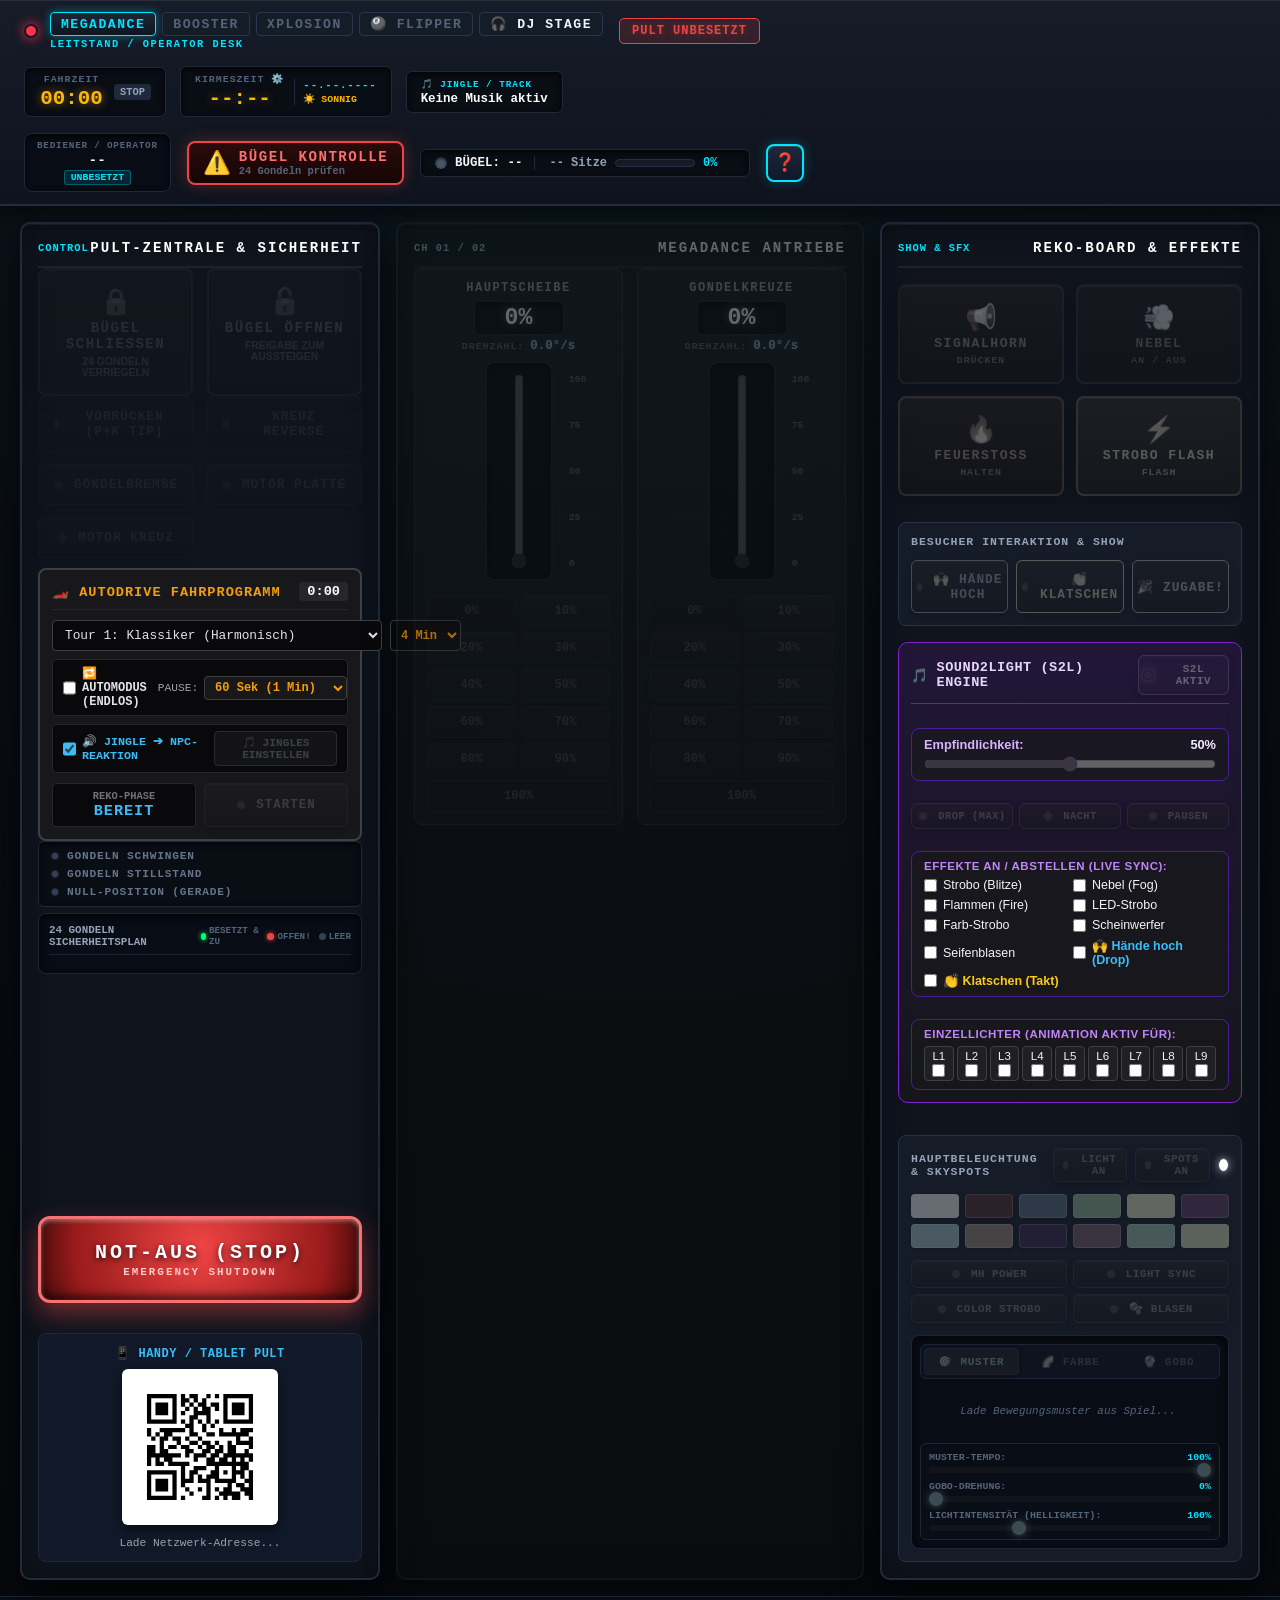
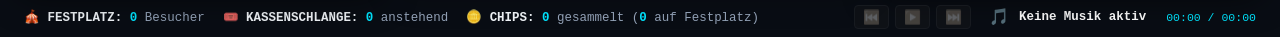
==== FairgroundApp/public/index.html @ cc8c27e3 "BETA release: FairgroundTelemetry for FGO v1.1.3 (auto-start + browser auto-open)" ====
<!DOCTYPE html>
<html lang="de">
<head>
    <meta charset="UTF-8">
    <meta name="viewport" content="width=device-width, initial-scale=1.0, maximum-scale=1.0, user-scalable=no">
    <title>MegaDance Master Console — Operator Desk</title>
    <link rel="manifest" href="manifest.json">
    <link rel="stylesheet" href="style.css?v=8">
</head>
<body class="operator-hmi desk-locked">

    <!-- ======================================================================
         1. TOP SPS & TELEMETRY HEADER
         ====================================================================== -->
    <header class="master-header">
        <div class="header-left">
            <div class="hmi-badge">
                <span class="plc-indicator online" id="connStatus"></span>
                <div>
                    <!-- Fahrgeschäft Umschalter -->
                    <div class="ride-selector-tabs">
                        <button class="ride-tab-btn active" id="tabRideMD" onclick="switchActiveRide('megadance')">MEGADANCE</button>
                        <button class="ride-tab-btn" id="tabRideBooster" onclick="switchActiveRide('booster')">BOOSTER</button>
                        <button class="ride-tab-btn" id="tabRideXplosion" onclick="switchActiveRide('xplosion')">XPLOSION</button>
                        <button class="ride-tab-btn" id="tabRidePinball" onclick="switchActiveRide('pinball')">🎱 FLIPPER</button>
                        <a href="dj.html" class="ride-tab-btn" id="tabRideDJ" style="text-decoration: none; display: inline-flex; align-items: center; color: inherit;">🎧 DJ STAGE</a>
                    </div>
                    <span class="hmi-sub" id="rideDeskSub">LEITSTAND / OPERATOR DESK</span>
                </div>
            </div>
            <div class="mode-badge locked" id="mdStatusBadge">PULT UNBESETZT</div>
        </div>

        <div class="header-center">
            <!-- Digital StopWatch / Ride Timer -->
            <div class="master-timer" id="masterTimerBox">
                <div class="timer-col">
                    <span class="timer-lbl">FAHRZEIT</span>
                    <div class="timer-digits" id="stopwatchDisplay">00:00</div>
                </div>
                <div class="timer-badges">
                    <span class="timer-state" id="stopwatchState">STOP</span>
                    <span class="timer-overtime" id="overtimeBadge" style="display: none;">+00:00 ÜBERZEIT</span>
                </div>
            </div>
            <!-- In-game World Time & Date & Weather (mit Klick/Hover Schnellsteuerung für Host) -->
            <div class="world-clock" id="worldClockWidget" onclick="toggleEnvModal()" style="cursor: pointer;" title="Klicken: Uhrzeit & Wetter Steuerung öffnen">
                <div class="clock-col">
                    <span class="clock-lbl">KIRMESZEIT ⚙️</span>
                    <div class="clock-digits" id="worldTimeVal">--:--</div>
                </div>
                <div class="clock-extra">
                    <span class="clock-date" id="worldDateVal">--.--.----</span>
                    <span class="clock-weather" id="worldWeatherVal">☀️ SONNIG</span>
                </div>
            </div>
            <!-- Now Playing Track Badge in Header -->
            <div class="header-track-box">
                <span class="track-lbl">🎵 JINGLE / TRACK</span>
                <div class="track-title-ticker" id="headerMusicTitle">Keine Musik aktiv</div>
            </div>
        </div>

        <div class="header-right">
            <!-- Operator & Staff Status -->
            <div class="operator-box">
                <span class="op-lbl">BEDIENER / OPERATOR</span>
                <div class="op-val" id="operatorNameVal">--</div>
                <span class="op-role-badge" id="operatorRoleBadge">UNBESETZT</span>
            </div>

            <!-- Master Safety All-Ready Signal -->
            <div class="all-ready-box not-ready" id="allReadyBox">
                <span class="ready-icon" id="readyIcon">⚠️</span>
                <div class="ready-content">
                    <span class="ready-status" id="readyStatusText">BÜGEL KONTROLLE</span>
                    <span class="ready-sub" id="readySubText">24 Gondeln prüfen</span>
                </div>
            </div>

            <!-- Harness Safety Light & Seat Meter -->
            <div class="safety-module">
                <div class="safety-indicator" id="harnessSafetyPill">
                    <span class="safety-lamp" id="safetyLamp"></span>
                    <span class="safety-text" id="safetyText">BÜGEL: --</span>
                </div>
                <div class="seat-gauge">
                    <span class="seat-gauge-text" id="occDetailVal">-- Sitze</span>
                    <div class="gauge-bar"><div class="gauge-fill" id="occBarFill" style="width: 0%;"></div></div>
                    <span class="gauge-pct" id="occPctVal">0%</span>
                </div>
            </div>

            <!-- Hilfe / Handbuch Button (Öffnet eigene Seite) -->
            <a href="help.html" target="_blank" class="help-header-btn" id="btnOpenHelpPage" title="Handbuch & Funktionsübersicht öffnen">❓</a>
        </div>
    </header>

    <!-- ======================================================================
         2. MASTER ALL-IN-ONE OPERATOR WORKSPACE (NO TABS!)
         ====================================================================== -->
    <!-- OPERATOR LOCK OVERLAY / BANNER -->
    <div id="operatorLockOverlay" class="operator-lock-overlay" style="display: none;">
        <div class="lock-modal-card">
            <div class="lock-icon-pulse">🔒</div>
            <div class="lock-title">PULT AKTUELL UNBESETZT</div>
            <div class="lock-sub">
                Bitte im Spiel zum Fahrpult gehen und <strong>Platz nehmen</strong> (Eingeloggt als Operator), um die Fahr- & Bügelsteuerung freizuschalten.
            </div>
            <div class="lock-hint">
                <span>🛡️ Not-Aus & Host-Funktionen (Wetter/Zeit) bleiben jederzeit aktiv</span>
            </div>
        </div>
    </div>

    <main class="console-body">

        <!-- COLUMN 1: PULT-ZENTRALE & SICHERHEIT (LINKS) -->
        <section class="console-col col-center">
            <!-- MEGADANCE LEFT PANEL -->
            <div id="leftViewMegaDance">
                <div class="col-header">
                    <span class="col-tag">CONTROL</span>
                    <h3>PULT-ZENTRALE & SICHERHEIT</h3>
                </div>

                <!-- Bügel Großbedienung -->
                <div class="harness-cluster">
                    <button class="harness-btn btn-harness-close" onclick="sendCmd({ harnessClose: true })">
                        <span class="btn-icon">🔒</span>
                        <span class="harness-lbl">BÜGEL SCHLIESSEN</span>
                        <span class="harness-sub">24 GONDELN VERRIEGELN</span>
                    </button>
                    <button class="harness-btn btn-harness-open" onclick="sendCmd({ harnessOpen: true })">
                        <span class="btn-icon">🔓</span>
                        <span class="harness-lbl">BÜGEL ÖFFNEN</span>
                        <span class="harness-sub">FREIGABE ZUM AUSSTEIGEN</span>
                    </button>
                </div>

                <!-- Tasten Antriebe & Funktionen -->
                <div class="center-buttons-grid">
                    <button class="pult-btn toggle-btn" id="btnPkTip" onclick="togglePkTip()"
                            title="1x Drücken = Vorrücken AN, nochmal Drücken = AUS">
                        <span class="btn-led" id="pkTipLed"></span>
                        <span class="btn-text">VORRÜCKEN (P+K TIP)</span>
                    </button>
                    <button class="pult-btn toggle-btn" id="btnCrossReverse" onclick="toggleCmd('setCrossReverse')">
                        <span class="btn-led"></span>
                        <span class="btn-text">KREUZ REVERSE</span>
                    </button>
                    <button class="pult-btn toggle-btn" id="btnGondelbremse" onclick="toggleCmd('setGondelbremse')">
                        <span class="btn-led"></span>
                        <span class="btn-text">GONDELBREMSE</span>
                    </button>
                    <button class="pult-btn toggle-btn" id="btnMotorPlate" onclick="toggleCmd('setMotorPlateOn')">
                        <span class="btn-led"></span>
                        <span class="btn-text">MOTOR PLATTE</span>
                    </button>
                    <button class="pult-btn toggle-btn" id="btnMotorCross" onclick="toggleCmd('setMotorCrossOn')">
                        <span class="btn-led"></span>
                        <span class="btn-text">MOTOR KREUZ</span>
                    </button>
                </div>


                <!-- AUTODRIVE STEUERUNG & LIVE-PHASEN ANZEIGE -->
                <div class="autodrive-card" style="margin-top: 10px; background: #18181b; border: 2px solid #3f3f46; border-radius: 8px; padding: 12px;">
                    <div style="display: flex; justify-content: space-between; align-items: center; border-bottom: 1px solid #27272a; padding-bottom: 8px; margin-bottom: 10px;">
                        <span style="font-family: var(--font-mono); font-weight: 900; font-size: 0.85rem; color: #f59e0b; letter-spacing: 1px;">🏎️ AUTODRIVE FAHRPROGRAMM</span>
                        <span id="adTimerBadge" style="background: #27272a; color: #fff; font-family: var(--font-mono); font-weight: 900; font-size: 0.85rem; padding: 2px 8px; border-radius: 4px;">0:00</span>
                    </div>

                    <div style="display: grid; grid-template-columns: 1fr auto; gap: 8px; margin-bottom: 8px;">
                        <select id="adTourSelect" style="background: #09090b; color: #e4e4e7; border: 1px solid #3f3f46; border-radius: 4px; padding: 6px 8px; font-family: var(--font-mono); font-size: 0.8rem;">
                            <option value="0">Tour 1: Klassiker (Harmonisch)</option>
                            <option value="1">Tour 2: Reko-Drift (Katapult)</option>
                            <option value="2">Tour 3: Turbo-Power (Druck)</option>
                            <option value="3">Tour 4: Katapult (Drops)</option>
                            <option value="4">Tour 5: Showdown (Festival)</option>
                            <option value="5">Tour 6: Freitag Abend Party</option>
                            <option value="6">Tour 7: Freitag Abend Party (Variabel)</option>
                            <option value="7">Tour 8: Samstag Abend Premium Party</option>
                            <option value="8">Tour 🎲: Zufallstour</option>
                        </select>
                        <select id="adDurationSelect" onchange="updateAutoDriveConfig()" style="background: #09090b; color: #f59e0b; border: 1px solid #3f3f46; border-radius: 4px; padding: 3px 6px; font-family: var(--font-mono); font-size: 0.75rem; font-weight: bold;">
                            <option value="1">1 Min</option>
                            <option value="2">2 Min</option>
                            <option value="3">3 Min</option>
                            <option value="4" selected>4 Min</option>
                            <option value="5">5 Min</option>
                            <option value="6">6 Min</option>
                        </select>
                    </div>

                    <!-- Auto-Loop (Automodus) & Pausen-Timer -->
                    <div style="display: flex; justify-content: space-between; align-items: center; gap: 8px; margin-bottom: 8px; background: #09090b; border: 1px solid #27272a; border-radius: 4px; padding: 6px 10px;">
                        <label style="display: flex; align-items: center; gap: 6px; font-family: var(--font-mono); font-size: 0.75rem; color: #e4e4e7; cursor: pointer; font-weight: bold;">
                            <input type="checkbox" id="adLoopCheck" onchange="updateAutoDriveConfig()" style="accent-color: #22c55e; width: 16px; height: 16px;">
                            🔁 AUTOMODUS (ENDLOS)
                        </label>
                        <div style="display: flex; align-items: center; gap: 6px;">
                            <span style="font-family: var(--font-mono); font-size: 0.7rem; color: #a1a1aa;">PAUSE:</span>
                            <select id="adPauseSelect" onchange="updateAutoDriveConfig()" style="background: #18181b; color: #f59e0b; border: 1px solid #3f3f46; border-radius: 4px; padding: 3px 6px; font-family: var(--font-mono); font-size: 0.75rem; font-weight: bold;">
                                <option value="15">15 Sek</option>
                                <option value="30">30 Sek</option>
                                <option value="45">45 Sek</option>
                                <option value="60" selected>60 Sek (1 Min)</option>
                                <option value="90">90 Sek</option>
                                <option value="120">120 Sek (2 Min)</option>
                                <option value="180">180 Sek (3 Min)</option>
                            </select>
                        </div>
                    </div>

                    <!-- Zusatzhaken: NPC-Reaktion auf Jingles (bei AutoDrive) + Menü-Button -->
                    <div style="display: flex; justify-content: space-between; align-items: center; gap: 8px; margin-bottom: 10px; background: #09090b; border: 1px solid #27272a; border-radius: 4px; padding: 6px 10px;">
                        <label style="display: flex; align-items: center; gap: 6px; font-family: var(--font-mono); font-size: 0.73rem; color: #38bdf8; cursor: pointer; font-weight: bold;" title="Wenn aktiv, reagieren die Besucher im Fahrgeschäft während AutoDrive automatisch auf deine selbst abgespielten Jingles!">
                            <input type="checkbox" id="adJingleReactCheck" checked onchange="updateAutoDriveConfig()" style="accent-color: #38bdf8; width: 16px; height: 16px;">
                            🔊 JINGLE ➔ NPC-REAKTION
                        </label>
                        <button type="button" id="btnOpenJingleModal" onclick="openJingleModal()" style="background: #1e293b; color: #38bdf8; border: 1px solid #0284c7; border-radius: 4px; padding: 4px 8px; font-family: var(--font-mono); font-size: 0.7rem; font-weight: bold; cursor: pointer;">
                            🎵 JINGLES EINSTELLEN
                        </button>
                    </div>

                    <!-- Live Phasen & Start/Stopp Button -->
                    <div style="display: grid; grid-template-columns: 1fr 1fr; gap: 8px; align-items: center;">
                        <div style="background: #09090b; border: 1px solid #27272a; border-radius: 4px; padding: 6px 10px; text-align: center;">
                            <div style="font-size: 0.65rem; color: #71717a; font-family: var(--font-mono); font-weight: bold;">REKO-PHASE</div>
                            <div id="adPhaseText" style="font-family: var(--font-mono); font-weight: 900; font-size: 0.95rem; color: #38bdf8; letter-spacing: 1px;">BEREIT</div>
                        </div>

                        <button id="btnAutoDriveToggle" class="pult-btn full-btn" style="height: 100%; padding: 8px; font-weight: 900;" onclick="toggleAutoDrive()">
                            <span class="btn-led" id="adLed"></span>
                            <span id="adBtnLabel">STARTEN</span>
                        </button>
                    </div>
                </div>


                <!-- Gondel-Zustand (Swing & Safety Telemetrie) -->
                <div class="gondola-status-panel">
                    <div class="gondola-stat-item" id="statInSwinging">
                        <span class="stat-dot"></span>
                        <span class="stat-text">GONDELN SCHWINGEN</span>
                    </div>
                    <div class="gondola-stat-item" id="statAllStand">
                        <span class="stat-dot"></span>
                        <span class="stat-text">GONDELN STILLSTAND</span>
                    </div>
                    <div class="gondola-stat-item" id="statAllOnZero">
                        <span class="stat-dot"></span>
                        <span class="stat-text">NULL-POSITION (GERADE)</span>
                    </div>
                </div>

                <!-- Interaktiver 24-Gondeln Sicherheits- & Belegungsplan -->
                <div class="gondola-matrix-card">
                    <div class="gondola-matrix-header">
                        <span>24 GONDELN SICHERHEITSPLAN</span>
                        <span class="gondola-matrix-legend">
                            <span class="leg-item"><span class="leg-dot safe"></span>BESETZT & ZU</span>
                            <span class="leg-item"><span class="leg-dot warn"></span>OFFEN!</span>
                            <span class="leg-item"><span class="leg-dot empty"></span>LEER</span>
                        </span>
                    </div>
                    <div class="gondola-crosses-grid" id="gondolaCrossesGrid">
                        <!-- 4 Gondelkreuze mit je 6 Gondeln dynamisch gerendert -->
                    </div>
                </div>
            </div>

            <!-- BOOSTER LEFT PANEL -->
            <div id="leftViewBooster" style="display: none;">
                <div class="col-header">
                    <span class="col-tag">BOOSTER SAFETY</span>
                    <h3>PODIUM & SICHERHEIT</h3>
                </div>

                <!-- Podium / Einstiegsbühne Hebewerk -->
                <div class="harness-cluster">
                    <button class="harness-btn btn-harness-close" onclick="sendCmd({ boosterPodium: false })">
                        <span class="btn-icon">⬇️</span>
                        <span class="harness-lbl">PODIUM SENKEN</span>
                        <span class="harness-sub">BÜHNE ABWÄRTS (FAHRT FREI)</span>
                    </button>
                    <button class="harness-btn btn-harness-open" onclick="sendCmd({ boosterPodium: true })">
                        <span class="btn-icon">⬆️</span>
                        <span class="harness-lbl">PODIUM HEBEN</span>
                        <span class="harness-sub">BÜHNE AUFWÄRTS (EINSTIEG)</span>
                    </button>
                </div>

                <!-- Druckluftpistole & Anlage Hauptschalter -->
                <div class="center-buttons-grid">
                    <button class="pult-btn toggle-btn" id="btnBoosterPower" onclick="toggleCmd('setBoosterPower')">
                        <span class="btn-led"></span>
                        <span class="btn-text">HAUPTSCHALTER</span>
                    </button>
                    <button class="pult-btn toggle-btn" id="btnBoosterAirPistole" onclick="toggleCmd('setBoosterAirPistole')">
                        <span class="btn-led"></span>
                        <span class="btn-text">DRUCKLUFT PISTOLE</span>
                    </button>
                </div>

                <!-- Booster 2 Gondeln Interaktiver Sicherheitsplan (8 Sitze pro Gondel = 16 Sitze) -->
                <div class="gondola-matrix-card">
                    <div class="gondola-matrix-header">
                        <span>BOOSTER SICHERHEITSPLAN (16 SITZE)</span>
                        <span class="gondola-matrix-legend">
                            <span class="leg-item"><span class="leg-dot safe"></span>ZU</span>
                            <span class="leg-item"><span class="leg-dot warn"></span>OFFEN</span>
                        </span>
                    </div>
                    <div class="booster-gondolas-grid">
                        <div class="booster-gondola-box" id="bBoxG1">
                            <div class="bg-title-row">
                                <span class="bg-name">GONDEL 1 (UNTEN)</span>
                                <span class="bg-badge" id="bBadgeG1">OFFEN</span>
                            </div>
                            <div class="bg-seats-visual" id="bSeatsG1">
                                <!-- 8 Sitze Gondel 1 -->
                                <span class="b-seat">01</span><span class="b-seat">02</span><span class="b-seat">03</span><span class="b-seat">04</span>
                                <span class="b-seat">05</span><span class="b-seat">06</span><span class="b-seat">07</span><span class="b-seat">08</span>
                            </div>
                        </div>
                        <div class="booster-gondola-box" id="bBoxG2">
                            <div class="bg-title-row">
                                <span class="bg-name">GONDEL 2 (OBEN)</span>
                                <span class="bg-badge" id="bBadgeG2">OFFEN</span>
                            </div>
                            <div class="bg-seats-visual" id="bSeatsG2">
                                <!-- 8 Sitze Gondel 2 -->
                                <span class="b-seat">09</span><span class="b-seat">10</span><span class="b-seat">11</span><span class="b-seat">12</span>
                                <span class="b-seat">13</span><span class="b-seat">14</span><span class="b-seat">15</span><span class="b-seat">16</span>
                            </div>
                        </div>
                    </div>
                </div>
            </div>

            <!-- XPLOSION LEFT PANEL -->
            <div id="leftViewXplosion" style="display: none;">
                <div class="col-header">
                    <span class="col-tag">XPLOSION 50M</span>
                    <h3>BUNGEE LEITSTAND & SICHERHEIT</h3>
                </div>

                <!-- Schlüssel & System-Reset -->
                <div class="center-buttons-grid" style="margin-bottom: 12px;">
                    <button class="pult-btn toggle-btn" id="btnXplosionPower" onclick="toggleCmd('setXplosionPower')">
                        <span class="btn-led"></span>
                        <span class="btn-text">SCHLÜSSELSCHALTER</span>
                    </button>
                    <button class="pult-btn full-btn" id="btnXplosionReset" onclick="sendCmd({ setXplosionReset: true })">
                        <span>🔄 SYSTEM RESET</span>
                    </button>
                </div>

                <!-- Bügel Hinweis (NPC-Steuerung im Spiel) -->
                <div style="background: rgba(16, 185, 129, 0.08); border: 1px solid rgba(16, 185, 129, 0.3); border-radius: 6px; padding: 8px 10px; margin-bottom: 10px; font-family: var(--font-mono); font-size: 0.72rem; color: #cbd5e1; display: flex; align-items: center; gap: 8px;">
                    <span style="font-size: 1rem;">👷</span>
                    <span><strong>BÜGEL-AUTOMATIK:</strong> Der NPC-Mitarbeiter am Einstieg schließt die Bügel nach <strong>Signalhorn (📢)</strong> und öffnet sie unten automatisch.</span>
                </div>

                <!-- 2-Sitzer Kugelgondel Interaktive Sitzbelegung -->
                <div class="xplosion-actions-card">
                    <div class="xplosion-card-title">
                        <span>👥</span> 2-SITZER KUGELGONDEL
                    </div>
                    <div class="xplosion-seats-cluster">
                        <div class="xplosion-seat-box" id="hsSeatBox1">
                            <span class="xplosion-seat-icon">💺</span>
                            <span class="xplosion-seat-lbl">SITZ 1 (LINKS)</span>
                            <span class="xplosion-seat-status" id="hsSeatStat1">OFFEN</span>
                        </div>
                        <div class="xplosion-seat-box" id="hsSeatBox2">
                            <span class="xplosion-seat-icon">💺</span>
                            <span class="xplosion-seat-lbl">SITZ 2 (RECHTS)</span>
                            <span class="xplosion-seat-status" id="hsSeatStat2">OFFEN</span>
                        </div>
                    </div>
                </div>

                <!-- Seilzug & Gondel-Status Live-Telemetrie -->
                <div class="xplosion-actions-card">
                    <div class="xplosion-card-title" style="justify-content: space-between;">
                        <span><span>⚙️</span> TELEMETRIE SEILZUG</span>
                        <span class="bg-badge" id="badgeXplosionReady">STANDBY</span>
                    </div>
                    <div class="xplosion-gauge-cluster" style="grid-template-columns: 1fr;">
                        <div class="xplosion-meter-box">
                            <div class="xplosion-meter-head">
                                <span>SEILSPANNUNG (BUNGEE-SEILE)</span>
                                <span class="xplosion-meter-num" id="xplosionTensionVal">0%</span>
                            </div>
                            <div class="xplosion-bar-track">
                                <div class="xplosion-bar-fill" id="xplosionTensionBar"></div>
                            </div>
                        </div>
                    </div>
                    <div style="display: flex; justify-content: space-between; align-items: center; background: #05080f; padding: 8px 12px; border-radius: 6px; border: 1px solid #172033; font-family: var(--font-mono); font-size: 0.75rem;">
                        <span style="color: #94a3b8;">GONDEL-STATUS:</span>
                        <strong id="xplosionGondolaPosVal" style="color: #10b981;">UNTEN (EINSTIEG)</strong>
                    </div>
                </div>

                <!-- XPLOSION AUTODRIVE (VOLLAUTOMATIK) -->
                <div class="xplosion-actions-card" style="border-color: #38bdf8; background: linear-gradient(180deg, rgba(56, 189, 248, 0.08) 0%, rgba(9, 14, 23, 0.95) 100%);">
                    <div class="xplosion-card-title" style="color: #38bdf8; justify-content: space-between;">
                        <span><span>⚡</span> AUTODRIVE (BUNGEE-AUTOMATIK)</span>
                        <span id="adXplosionTimer" style="font-family: var(--font-mono); color: #fbbf24; font-size: 0.75rem;">0:00</span>
                    </div>

                    <!-- Optionen: Loop & Flugzeit & Smart Sensoren -->
                    <div style="display: flex; justify-content: space-between; align-items: center; gap: 6px; margin-bottom: 6px; background: #05080f; border: 1px solid #172033; border-radius: 4px; padding: 6px 10px;">
                        <label style="display: flex; align-items: center; gap: 6px; font-family: var(--font-mono); font-size: 0.72rem; color: #e2e8f0; cursor: pointer; font-weight: bold;">
                            <input type="checkbox" id="adXplosionLoopCheck" style="accent-color: #38bdf8; width: 15px; height: 15px;">
                            🔁 ENDLOS (LOOP)
                        </label>
                        <div style="display: flex; align-items: center; gap: 4px;">
                            <span style="font-family: var(--font-mono); font-size: 0.68rem; color: #94a3b8;">FLUGZEIT:</span>
                            <select id="adXplosionPauseSelect" style="background: #0f172a; color: #fbbf24; border: 1px solid #334155; border-radius: 4px; padding: 2px 4px; font-family: var(--font-mono); font-size: 0.72rem; font-weight: bold;">
                                <option value="25">25s (Kurz)</option>
                                <option value="35" selected>35s (Optimal)</option>
                                <option value="45">45s (Lang)</option>
                            </select>
                        </div>
                    </div>

                    <!-- Smart Sensoren & Auto Tickets -->
                    <div style="display: flex; flex-direction: column; gap: 4px; margin-bottom: 10px; background: rgba(56, 189, 248, 0.05); border: 1px solid rgba(56, 189, 248, 0.2); border-radius: 4px; padding: 6px 8px;">
                        <label style="display: flex; align-items: center; gap: 6px; font-family: var(--font-mono); font-size: 0.72rem; color: #38bdf8; cursor: pointer; font-weight: bold;">
                            <input type="checkbox" id="adXplosionSensorsCheck" checked style="accent-color: #38bdf8; width: 14px; height: 14px;">
                            🎯 SMARTE SENSOREN (Warten bis Gast sitzt & kassiert ist)
                        </label>
                        <div style="font-size: 0.65rem; color: #64748b; padding-left: 20px; font-family: var(--font-mono); margin-top: -2px;">
                            ℹ️ Tickets sammelt der Spieler oder KI-Mitarbeiter im Spiel ein.
                        </div>
                        <label style="display: flex; align-items: center; gap: 6px; font-family: var(--font-mono); font-size: 0.70rem; color: #94a3b8; cursor: pointer; padding-left: 20px; margin-top: 2px;">
                            <input type="checkbox" id="adXplosionFogCheck" checked style="accent-color: #38bdf8; width: 13px; height: 13px;">
                            💨 Vor Abschuss SkyShot-Nebel zünden
                        </label>
                    </div>

                    <!-- Live Phase & Start/Stopp Button -->
                    <div style="display: grid; grid-template-columns: 1fr 1fr; gap: 8px; align-items: center;">
                        <div style="background: #05080f; border: 1px solid #172033; border-radius: 4px; padding: 6px 8px; text-align: center;">
                            <div style="font-size: 0.62rem; color: #64748b; font-family: var(--font-mono); font-weight: bold;">AKTUELLE PHASE</div>
                            <div id="adXplosionPhaseText" style="font-family: var(--font-mono); font-weight: 900; font-size: 0.85rem; color: #38bdf8;">BEREIT</div>
                        </div>

                        <button id="btnXplosionAutoDriveToggle" class="pult-btn full-btn" style="height: 100%; padding: 10px 8px; font-weight: 900; background: #0284c7; border-color: #38bdf8;" onclick="toggleXplosionAutoDrive()">
                            <span class="btn-led" id="adXplosionLed"></span>
                            <span id="adXplosionBtnLabel">▶️ AUTO START</span>
                        </button>
                    </div>
                </div>
            </div>

            <!-- PINBALL (FLIPPER) LEFT PANEL -->
            <div id="leftViewPinball" style="display: none;">
                <div class="col-header">
                    <span class="col-tag">HUSS FLIPPER</span>
                    <h3>PINBALL LEITSTAND & SICHERHEIT</h3>
                </div>

                <!-- Schlüsselschalter, Steuerung, Pumpe & Reset -->
                <div class="center-buttons-grid" style="grid-template-columns: 1fr 1fr; margin-bottom: 10px;">
                    <button class="pult-btn toggle-btn" id="btnPinballKey" onclick="toggleCmd('setPinballKey')">
                        <span class="btn-led"></span>
                        <span class="btn-text">🔑 SCHLÜSSELSCHALTER</span>
                    </button>
                    <button class="pult-btn toggle-btn" id="btnPinballControl" onclick="toggleCmd('setPinballControl')">
                        <span class="btn-led"></span>
                        <span class="btn-text">⚡ STEUERUNG EIN</span>
                    </button>
                    <button class="pult-btn toggle-btn" id="btnPinballPump" onclick="toggleCmd('setPinballPump')">
                        <span class="btn-led"></span>
                        <span class="btn-text">🛢️ HYDRAULIKPUMPE</span>
                    </button>
                    <button class="pult-btn full-btn" id="btnPinballReset" onclick="sendCmd({ setPinballReset: true })">
                        <span>🔄 SYSTEM RESET</span>
                    </button>
                </div>

                <!-- Bügel Großbedienung -->
                <div class="harness-cluster">
                    <button class="harness-btn btn-harness-close" id="btnPinballHarnessClose" onclick="sendCmd({ setPinballHarness: true })">
                        <span class="btn-icon">🔒</span>
                        <span class="harness-lbl">BÜGEL SCHLIESSEN</span>
                        <span class="harness-sub">12 GONDELN VERRIEGELN</span>
                    </button>
                    <button class="harness-btn btn-harness-open" id="btnPinballHarnessOpen" onclick="sendCmd({ setPinballHarness: false })">
                        <span class="btn-icon">🔓</span>
                        <span class="harness-lbl">BÜGEL ÖFFNEN</span>
                        <span class="harness-sub">FREIGABE ZUM AUSSTEIGEN</span>
                    </button>
                </div>

                <!-- Gondelbremse & Automatik-Bremse & Freigabe -->
                <div class="center-buttons-grid" style="grid-template-columns: 1fr 1fr 1fr; margin-bottom: 10px;">
                    <button class="pult-btn toggle-btn" id="btnPinballBrake" onclick="toggleCmd('setPinballGondolaBrake')">
                        <span class="btn-led"></span>
                        <span class="btn-text">🛑 GONDELBREMSE</span>
                    </button>
                    <button class="pult-btn toggle-btn" id="btnPinballAutoBrake" onclick="sendCmd({ setPinballAutoBrake: true })">
                        <span class="btn-led"></span>
                        <span class="btn-text">🎯 AUTO-BREMSE</span>
                    </button>
                    <button class="pult-btn toggle-btn" id="btnPinballDispatch" onclick="sendCmd({ setPinballDispatch: true })" style="border-color: #22c55e;">
                        <span class="btn-led" id="ledPinballDispatch"></span>
                        <span class="btn-text">🟢 FREIGABE</span>
                    </button>
                </div>

                <!-- PINBALL DISPLAY STATUS-LEDS (SPS DIAGNOSE) -->
                <div class="gondola-status-panel" style="grid-template-columns: repeat(3, 1fr); gap: 6px; margin-bottom: 10px;">
                    <div class="gondola-stat-item" id="statPbPotiZero">
                        <span class="stat-dot"></span>
                        <span class="stat-text">POTI AUF 0</span>
                    </div>
                    <div class="gondola-stat-item" id="statPbPump">
                        <span class="stat-dot"></span>
                        <span class="stat-text">PUMPE AN</span>
                    </div>
                    <div class="gondola-stat-item" id="statPbHarness">
                        <span class="stat-dot"></span>
                        <span class="stat-text">BÜGEL ZU</span>
                    </div>
                    <div class="gondola-stat-item" id="statPbRpmUnder">
                        <span class="stat-dot"></span>
                        <span class="stat-text">RPM &lt; MAX</span>
                    </div>
                    <div class="gondola-stat-item" id="statPbBrakeOpen">
                        <span class="stat-dot"></span>
                        <span class="stat-text">BREMSE FREI</span>
                    </div>
                    <div class="gondola-stat-item" id="statPbOnZero">
                        <span class="stat-dot"></span>
                        <span class="stat-text">PARK-POS (0°)</span>
                    </div>
                </div>

                <!-- PINBALL AUTODRIVE STEUERUNG -->
                <div class="autodrive-card" style="margin-top: 8px; background: #18181b; border: 2px solid #a855f7; border-radius: 8px; padding: 12px;">
                    <div style="display: flex; justify-content: space-between; align-items: center; border-bottom: 1px solid #27272a; padding-bottom: 8px; margin-bottom: 10px;">
                        <span style="font-family: var(--font-mono); font-weight: 900; font-size: 0.85rem; color: #c084fc; letter-spacing: 1px;">🎱 FLIPPER AUTODRIVE</span>
                        <span id="adPinballTimerBadge" style="background: #27272a; color: #fff; font-family: var(--font-mono); font-weight: 900; font-size: 0.85rem; padding: 2px 8px; border-radius: 4px;">0:00</span>
                    </div>

                    <div style="display: grid; grid-template-columns: 1fr auto; gap: 8px; margin-bottom: 8px;">
                        <select id="adPinballTourSelect" style="background: #09090b; color: #e4e4e7; border: 1px solid #3f3f46; border-radius: 4px; padding: 6px 8px; font-family: var(--font-mono); font-size: 0.78rem;">
                            <option value="0" selected>★ ULTIMATE SHOWMAN-MIX (Max Kinetik) ★</option>
                            <option value="1">Tour 2: SIMON (Meeß Show-Choreo 00:00 - 05:25)</option>
                            <option value="2">Tour 3: Test 1 (Exakter Ablauf 00:00 - 05:25)</option>
                            <option value="3">Tour 4: Turbo-Schleuder (Max Hub &amp; Vollgas)</option>
                            <option value="4">Tour 5: Freitag Abend Party (Show &amp; Beats)</option>
                            <option value="5">Tour 6: Klassiker (Sanfter Hub &amp; Finale)</option>
                        </select>
                        <select id="adPinballDurationSelect" onchange="updatePinballAutoDriveConfig()" style="background: #09090b; color: #c084fc; border: 1px solid #3f3f46; border-radius: 4px; padding: 3px 6px; font-family: var(--font-mono); font-size: 0.75rem; font-weight: bold;">
                            <option value="2">2 Min</option>
                            <option value="3">3 Min</option>
                            <option value="4" selected>4 Min</option>
                            <option value="5">5 Min</option>
                        </select>
                    </div>

                    <div style="display: flex; justify-content: space-between; align-items: center; gap: 8px; margin-bottom: 10px; background: #09090b; border: 1px solid #27272a; border-radius: 4px; padding: 6px 10px;">
                        <label style="display: flex; align-items: center; gap: 6px; font-family: var(--font-mono); font-size: 0.75rem; color: #e4e4e7; cursor: pointer; font-weight: bold;">
                            <input type="checkbox" id="adPinballLoopCheck" onchange="updatePinballAutoDriveConfig()" style="accent-color: #a855f7; width: 16px; height: 16px;">
                            🔁 AUTOMODUS (ENDLOS)
                        </label>
                        <div style="display: flex; align-items: center; gap: 6px;">
                            <span style="font-family: var(--font-mono); font-size: 0.7rem; color: #a1a1aa;">PAUSE:</span>
                            <select id="adPinballPauseSelect" onchange="updatePinballAutoDriveConfig()" style="background: #18181b; color: #c084fc; border: 1px solid #3f3f46; border-radius: 4px; padding: 3px 6px; font-family: var(--font-mono); font-size: 0.75rem; font-weight: bold;">
                                <option value="20">20 Sek</option>
                                <option value="30">30 Sek</option>
                                <option value="45" selected>45 Sek</option>
                                <option value="60">60 Sek</option>
                                <option value="90">90 Sek</option>
                            </select>
                        </div>
                    </div>

                    <!-- Zusatzhaken: NPC-Reaktion auf Jingles für Pinball -->
                    <div style="display: flex; justify-content: space-between; align-items: center; gap: 8px; margin-bottom: 10px; background: #09090b; border: 1px solid #27272a; border-radius: 4px; padding: 6px 10px;">
                        <label style="display: flex; align-items: center; gap: 6px; font-family: var(--font-mono); font-size: 0.73rem; color: #c084fc; cursor: pointer; font-weight: bold;" title="Wenn aktiv, reagieren die Besucher im Flipper während AutoDrive automatisch auf deine selbst abgespielten Jingles!">
                            <input type="checkbox" id="adPinballJingleReactCheck" checked onchange="updatePinballAutoDriveConfig()" style="accent-color: #a855f7; width: 16px; height: 16px;">
                            🔊 JINGLE ➔ NPC-REAKTION
                        </label>
                        <button type="button" onclick="openJingleModal()" style="background: #1e1b4b; color: #c084fc; border: 1px solid #7e22ce; border-radius: 4px; padding: 4px 8px; font-family: var(--font-mono); font-size: 0.7rem; font-weight: bold; cursor: pointer;">
                            🎵 JINGLES EINSTELLEN
                        </button>
                    </div>

                    <div style="display: grid; grid-template-columns: 1fr 1fr; gap: 8px; align-items: center;">
                        <div style="background: #09090b; border: 1px solid #27272a; border-radius: 4px; padding: 6px 10px; text-align: center;">
                            <div style="font-size: 0.65rem; color: #71717a; font-family: var(--font-mono); font-weight: bold;">SHOW-PHASE</div>
                            <div id="adPinballPhaseText" style="font-family: var(--font-mono); font-weight: 900; font-size: 0.85rem; color: #c084fc;">BEREIT</div>
                        </div>

                        <button id="btnPinballAutoDriveToggle" class="pult-btn full-btn" style="height: 100%; padding: 8px; font-weight: 900; border-color: #a855f7;" onclick="togglePinballAutoDrive()">
                            <span class="btn-led" id="adPinballLed"></span>
                            <span id="adPinballBtnLabel">STARTEN</span>
                        </button>
                    </div>
                </div>

                <!-- 12 Gondeln Sicherheitsplan -->
                <div class="gondola-matrix-card" style="margin-top: 10px;">
                    <div class="gondola-matrix-header">
                        <span>12 FLIPPER-GONDELN SICHERHEITSPLAN</span>
                        <span class="gondola-matrix-legend">
                            <span class="leg-item"><span class="leg-dot safe"></span>BESETZT &amp; ZU</span>
                            <span class="leg-item"><span class="leg-dot warn"></span>OFFEN!</span>
                            <span class="leg-item"><span class="leg-dot empty"></span>LEER</span>
                        </span>
                    </div>
                    <div id="pinballGondolasGrid" style="display: grid; grid-template-columns: repeat(6, 1fr); gap: 6px; padding-top: 6px;">
                        <!-- 12 Gondeln dynamisch gerendert -->
                    </div>
                </div>
            </div>

            <!-- MASSIVER NOT-AUS PILZ (FÜR BEIDE GÜLTIG) -->
            <div class="estop-cluster">
                <button class="estop-btn" id="btnEStop" onclick="toggleCmd('eStop')">
                    <span class="estop-ring"></span>
                    <span class="estop-title">NOT-AUS (STOP)</span>
                    <span class="estop-sub">EMERGENCY SHUTDOWN</span>
                </button>
            </div>

            <!-- MOBILER ZUGRIFF: QR-CODE DIREKT SICHTBAR UNTER NOT-AUS -->
            <div style="margin-top: 14px; background: #111827; border: 1px solid #1f2937; border-radius: 8px; padding: 12px; text-align: center;">
                <div style="font-family: var(--font-mono); font-size: 0.75rem; font-weight: bold; color: #38bdf8; margin-bottom: 8px; letter-spacing: 0.5px;">
                    📱 HANDY / TABLET PULT
                </div>
                <div style="display: inline-block; background: #ffffff; padding: 8px; border-radius: 6px; box-shadow: 0 4px 10px rgba(0,0,0,0.5);">
                    <img id="staticQrImg" src="qr.svg" alt="Fahrpult QR Code" style="width: 140px; height: 140px; display: block;">
                </div>
                <div id="staticQrUrl" style="font-family: var(--font-mono); font-size: 0.7rem; color: #9ca3af; margin-top: 8px; word-break: break-all;">
                    Lade Netzwerk-Adresse...
                </div>
            </div>
        </section>

        <!-- COLUMN 2: FAHRANTRIEBE (FADERS & SPEED PADS - JETZT IM ZENTRUM!) -->
        <section class="console-col col-drives">
            <!-- MEGADANCE DRIVE VIEW -->
            <div id="driveViewMegaDance">
                <div class="col-header">
                    <span class="col-tag">CH 01 / 02</span>
                    <h3>MEGADANCE ANTRIEBE</h3>
                </div>

                <div class="drives-dual">
                    <!-- Fader 1: Hauptscheibe -->
                    <div class="fader-strip">
                        <div class="fader-title">HAUPTSCHEIBE</div>
                        <div class="fader-display" id="valPlate">0%</div>
                        <div class="fader-sub-telemetry">
                            <span class="sub-tel-lbl">DREHZAHL:</span> <span id="plateSpeedDeg" class="sub-tel-val">0.0°/s</span>
                        </div>
                        <div class="fader-bay">
                            <input type="range" min="0" max="100" value="0" class="vertical-slider" id="faderPlate">
                            <div class="fader-scale">
                                <span>100</span><span>75</span><span>50</span><span>25</span><span>0</span>
                            </div>
                        </div>
                        <div class="speed-pad">
                            <button class="btn-speed s-stop" onclick="setSlider('faderPlate', 0)">0%</button>
                            <button class="btn-speed" onclick="setSlider('faderPlate', 10)">10%</button>
                            <button class="btn-speed" onclick="setSlider('faderPlate', 20)">20%</button>
                            <button class="btn-speed" onclick="setSlider('faderPlate', 30)">30%</button>
                            <button class="btn-speed" onclick="setSlider('faderPlate', 40)">40%</button>
                            <button class="btn-speed" onclick="setSlider('faderPlate', 50)">50%</button>
                            <button class="btn-speed" onclick="setSlider('faderPlate', 60)">60%</button>
                            <button class="btn-speed" onclick="setSlider('faderPlate', 70)">70%</button>
                            <button class="btn-speed" onclick="setSlider('faderPlate', 80)">80%</button>
                            <button class="btn-speed" onclick="setSlider('faderPlate', 90)">90%</button>
                            <button class="btn-speed s-max" style="grid-column: span 2;" onclick="setSlider('faderPlate', 100)">100%</button>
                        </div>
                    </div>

                    <!-- Fader 2: Gondelkreuze -->
                    <div class="fader-strip">
                        <div class="fader-title">GONDELKREUZE</div>
                        <div class="fader-display" id="valCross">0%</div>
                        <div class="fader-sub-telemetry">
                            <span class="sub-tel-lbl">DREHZAHL:</span> <span id="crossSpeedDeg" class="sub-tel-val">0.0°/s</span>
                        </div>
                        <div class="fader-bay">
                            <input type="range" min="0" max="100" value="0" class="vertical-slider" id="faderCross">
                            <div class="fader-scale">
                                <span>100</span><span>75</span><span>50</span><span>25</span><span>0</span>
                            </div>
                        </div>
                        <div class="speed-pad">
                            <button class="btn-speed s-stop" onclick="setSlider('faderCross', 0)">0%</button>
                            <button class="btn-speed" onclick="setSlider('faderCross', 10)">10%</button>
                            <button class="btn-speed" onclick="setSlider('faderCross', 20)">20%</button>
                            <button class="btn-speed" onclick="setSlider('faderCross', 30)">30%</button>
                            <button class="btn-speed" onclick="setSlider('faderCross', 40)">40%</button>
                            <button class="btn-speed" onclick="setSlider('faderCross', 50)">50%</button>
                            <button class="btn-speed" onclick="setSlider('faderCross', 60)">60%</button>
                            <button class="btn-speed" onclick="setSlider('faderCross', 70)">70%</button>
                            <button class="btn-speed" onclick="setSlider('faderCross', 80)">80%</button>
                            <button class="btn-speed" onclick="setSlider('faderCross', 90)">90%</button>
                            <button class="btn-speed s-max" style="grid-column: span 2;" onclick="setSlider('faderCross', 100)">100%</button>
                        </div>
                    </div>
                </div>
            </div>

            <!-- BOOSTER PROPELLER DRIVE VIEW -->
            <div id="driveViewBooster" style="display: none;">
                <div class="col-header">
                    <span class="col-tag">BOOSTER 55M</span>
                    <h3>PROPELLER HAUPTARM</h3>
                </div>

                <div class="booster-panel-grid">
                    <!-- Hauptarm Fader -->
                    <div class="fader-strip booster-fader-strip">
                        <div class="fader-title">PROPELLER-ARM</div>
                        <div class="fader-display" id="valBoosterArm">0%</div>
                        <div class="fader-bay">
                            <input type="range" min="0" max="100" value="0" class="vertical-slider" id="faderBoosterArm">
                            <div class="fader-scale">
                                <span>100</span><span>75</span><span>50</span><span>25</span><span>0</span>
                            </div>
                        </div>
                        <div class="speed-pad mini-pad">
                            <button class="btn-speed s-stop" onclick="setSlider('faderBoosterArm', 0)">0%</button>
                            <button class="btn-speed" onclick="setSlider('faderBoosterArm', 25)">25%</button>
                            <button class="btn-speed" onclick="setSlider('faderBoosterArm', 50)">50%</button>
                            <button class="btn-speed" onclick="setSlider('faderBoosterArm', 75)">75%</button>
                            <button class="btn-speed s-max" style="grid-column: span 2;" onclick="setSlider('faderBoosterArm', 100)">100%</button>
                        </div>
                    </div>

                    <!-- Booster Sonder-Steuerung & Park-Tasten -->
                    <div class="booster-controls-col">
                        <div class="booster-btn-group">
                            <button class="pult-btn toggle-btn" id="btnBoosterArmMotor" onclick="toggleCmd('setBoosterArmOn')">
                                <span class="btn-led"></span>
                                <span class="btn-text">MOTOR HAUPTARM</span>
                            </button>
                            <button class="pult-btn toggle-btn" id="btnBoosterArmRev" onclick="toggleCmd('setBoosterArmReverse')">
                                <span class="btn-led"></span>
                                <span class="btn-text">DREHRICHTUNG REVERSE</span>
                            </button>
                        </div>

                        <!-- Parken Gondel 1 & 2 -->
                        <div class="booster-park-box">
                            <span class="rack-lbl">AUTOMATISCHES PARKEN</span>
                            <div class="park-btn-row">
                                <button class="park-action-btn" id="btnBoosterPark1" onclick="sendCmd({ boosterPark1: true })">
                                    <span class="park-num">P1</span>
                                    <span>PARKEN GONDEL 1</span>
                                </button>
                                <button class="park-action-btn" id="btnBoosterPark2" onclick="sendCmd({ boosterPark2: true })">
                                    <span class="park-num">P2</span>
                                    <span>PARKEN GONDEL 2</span>
                                </button>
                            </div>
                            <button class="pult-btn full-btn" onclick="sendCmd({ boosterReset: true })">
                                <span>🔄 POSITION RESET</span>
                            </button>
                        </div>

                        <!-- Gondel 1 & 2 Bügel und Bremsen -->
                        <div class="booster-gondolas-box">
                            <div class="bgondola-card">
                                <div class="bgondola-head">
                                    <span>GONDEL 1 (UNTEN)</span>
                                    <span class="bgondola-stat" id="statBoosterG1">--</span>
                                </div>
                                <div class="bgondola-actions">
                                    <button class="pult-btn btn-tiny" onclick="sendCmd({ boosterHarness1: true })">BÜGEL ZU</button>
                                    <button class="pult-btn btn-tiny" onclick="sendCmd({ boosterHarness1: false })">BÜGEL AUF</button>
                                    <button class="pult-btn toggle-btn btn-tiny" id="btnBoosterG1Brake" onclick="toggleCmd('boosterGondola1Brake')">BREMSE</button>
                                </div>
                            </div>

                            <div class="bgondola-card">
                                <div class="bgondola-head">
                                    <span>GONDEL 2 (OBEN)</span>
                                    <span class="bgondola-stat" id="statBoosterG2">--</span>
                                </div>
                                <div class="bgondola-actions">
                                    <button class="pult-btn btn-tiny" onclick="sendCmd({ boosterHarness2: true })">BÜGEL ZU</button>
                                    <button class="pult-btn btn-tiny" onclick="sendCmd({ boosterHarness2: false })">BÜGEL AUF</button>
                                    <button class="pult-btn toggle-btn btn-tiny" id="btnBoosterG2Brake" onclick="toggleCmd('boosterGondola2Brake')">BREMSE</button>
                                </div>
                            </div>
                        </div>

                        <!-- Wind-Alarm Indikator -->
                        <div class="booster-wind-box" id="boosterWindAlarmBox">
                            <span class="wind-icon">💨</span>
                            <span class="wind-text" id="boosterWindText">WIND-STATUS: NORMAL (KEIN ALARM)</span>
                        </div>
                    </div>
                </div>
            </div>

            <!-- XPLOSION DRIVE VIEW -->
            <div id="driveViewXplosion" style="display: none;">
                <div class="col-header">
                    <span class="col-tag">TURM-ABSCHUSS</span>
                    <h3>BUNGEE ABSCHUSS & WINCH</h3>
                </div>

                <div class="xplosion-console">
                    <!-- Großer Launch Freigabe Taster -->
                    <div class="xplosion-launch-card">
                        <div class="xplosion-card-title" style="justify-content: center; color: #fbbf24; font-size: 0.85rem; margin-bottom: 6px;">
                            <span>🚀</span> HAUPT-ABSCHUSS FREIGABE (LAUNCH)
                        </div>
                        <p style="font-size: 0.75rem; color: #94a3b8; margin: 0 0 14px 0; line-height: 1.4;">
                            Klinkt die Kugelgondel bei voller Seilspannung blitzartig aus. Vorher Seile spannen!
                        </p>
                        <button class="xplosion-launch-btn" id="btnXplosionLaunch" onclick="sendCmd({ setXplosionLaunch: true })">
                            <span>💥 ABSCHUSS FREIGEBEN</span>
                            <span class="xplosion-launch-sub">[ TASTE T / FREIGABE 1 + 2 ]</span>
                        </button>
                    </div>

                    <!-- Hebewerk / Stamp Steuerung -->
                    <div class="xplosion-actions-card">
                        <div class="xplosion-card-title">
                            <span>🏗️</span> GONDEL HEBEWERK (STAMP)
                        </div>
                        <div class="xplosion-stamp-grid">
                            <button class="xplosion-stamp-btn" id="btnXplosionGondolaDown" onclick="sendCmd({ setXplosionGondolaDown: true })">
                                <span class="xplosion-stamp-icon">⬇️</span>
                                <span>RUNTER</span>
                            </button>
                            <button class="xplosion-stamp-btn" id="btnXplosionGondolaStop" onclick="sendCmd({ setXplosionGondolaStop: true })">
                                <span class="xplosion-stamp-icon">⏸️</span>
                                <span>HALT / STOP</span>
                            </button>
                            <button class="xplosion-stamp-btn" id="btnXplosionGondolaUp" onclick="sendCmd({ setXplosionGondolaUp: true })">
                                <span class="xplosion-stamp-icon">⬆️</span>
                                <span>HOCH</span>
                            </button>
                        </div>
                    </div>

                    <!-- Effekte & Strobo & S2L Status -->
                    <div class="xplosion-actions-card">
                        <div class="xplosion-card-title" style="justify-content: space-between;">
                            <span>✨ SKYSHOT EFFEKTE & S2L</span>
                            <span id="xplosionS2LBadge" style="font-family: var(--font-mono); font-size: 0.72rem; padding: 2px 6px; border-radius: 4px; background: rgba(168, 85, 247, 0.2); border: 1px solid #a855f7; color: #f3e8ff;">S2L STANDBY</span>
                        </div>
                        <div class="xplosion-stamp-grid" style="grid-template-columns: 1fr 1fr 1fr;">
                            <button class="pult-btn toggle-btn" id="btnXplosionFog" onclick="toggleCmd('setFog')">
                                <span class="btn-led"></span>
                                <span class="btn-text">NEBEL</span>
                            </button>
                            <button class="pult-btn toggle-btn" id="btnXplosionStrobo" onclick="toggleCmd('setStrobo')">
                                <span class="btn-led"></span>
                                <span class="btn-text">STROBO</span>
                            </button>
                            <button class="pult-btn toggle-btn" id="btnXplosionS2L" onclick="toggleCmd('setS2LLight')" style="border-color: #a855f7;">
                                <span class="btn-led" id="xplosionS2LLed"></span>
                                <span class="btn-text">🎵 S2L LICHT</span>
                            </button>
                        </div>
                    </div>
                </div>
            </div>

            <!-- PINBALL (FLIPPER) DRIVE VIEW -->
            <div id="driveViewPinball" style="display: none;">
                <div class="col-header">
                    <span class="col-tag">FLIPPER DRIVE &amp; HUB</span>
                    <h3>PLATTE, DREHRICHTUNG &amp; HUBARM</h3>
                </div>

                <div class="booster-panel-grid">
                    <!-- Hauptscheibe Fader -->
                    <div class="fader-strip booster-fader-strip">
                        <div class="fader-title">HAUPTSCHEIBE</div>
                        <div class="fader-display" id="valPinballPlate">0%</div>
                        <div class="fader-sub-telemetry">
                            <span class="sub-tel-lbl">IST-TEMPO:</span> <span id="pinballSpeedVal" class="sub-tel-val">0%</span>
                        </div>
                        <div class="fader-bay">
                            <input type="range" min="0" max="100" value="0" class="vertical-slider" id="faderPinballPlate">
                            <div class="fader-scale">
                                <span>100</span><span>75</span><span>50</span><span>25</span><span>0</span>
                            </div>
                        </div>
                        <div class="speed-pad mini-pad">
                            <button class="btn-speed s-stop" onclick="setSlider('faderPinballPlate', 0)">0%</button>
                            <button class="btn-speed" onclick="setSlider('faderPinballPlate', 25)">25%</button>
                            <button class="btn-speed" onclick="setSlider('faderPinballPlate', 50)">50%</button>
                            <button class="btn-speed" onclick="setSlider('faderPinballPlate', 75)">75%</button>
                            <button class="btn-speed s-max" style="grid-column: span 2;" onclick="setSlider('faderPinballPlate', 100)">100%</button>
                        </div>
                    </div>

                    <!-- Drehrichtung, Positionierung & Hubarm -->
                    <div class="booster-controls-col">
                        <!-- Drehrichtung -->
                        <div class="booster-park-box">
                            <span class="rack-lbl">🔄 DREHRICHTUNG HAUPTSCHEIBE</span>
                            <div style="display: grid; grid-template-columns: 1fr 1fr 1fr; gap: 6px; margin-top: 6px;">
                                <button class="pult-btn toggle-btn" id="btnPinballDirFwd" onclick="sendCmd({ setPinballDirection: 0 })">
                                    <span class="btn-led"></span>
                                    <span class="btn-text">⏩ VORWÄRTS</span>
                                </button>
                                <button class="pult-btn toggle-btn" id="btnPinballDirStop" onclick="sendCmd({ setPinballDirection: 1 })">
                                    <span class="btn-led"></span>
                                    <span class="btn-text">⏹️ STOPP</span>
                                </button>
                                <button class="pult-btn toggle-btn" id="btnPinballDirBwd" onclick="sendCmd({ setPinballDirection: 2 })">
                                    <span class="btn-led"></span>
                                    <span class="btn-text">⏪ RÜCKWÄRTS</span>
                                </button>
                            </div>
                        </div>

                        <!-- Langsam-Positionieren (Tippbetrieb Vor / Zurück) -->
                        <div class="booster-park-box">
                            <span class="rack-lbl">🎯 LANGSAM POSITIONIEREN (GEDRÜCKT HALTEN)</span>
                            <div class="park-btn-row" style="margin-top: 6px;">
                                <button class="park-action-btn" id="btnPinballMoveFwd"
                                        onmousedown="sendCmd({ setPinballMoveFwd: true })"
                                        onmouseup="sendCmd({ setPinballMoveFwd: false })"
                                        onmouseleave="sendCmd({ setPinballMoveFwd: false })"
                                        ontouchstart="sendCmd({ setPinballMoveFwd: true })"
                                        ontouchend="sendCmd({ setPinballMoveFwd: false })">
                                    <span class="park-num">▶️</span>
                                    <span>LANGSAM VOR</span>
                                </button>
                                <button class="park-action-btn" id="btnPinballMoveBwd"
                                        onmousedown="sendCmd({ setPinballMoveBwd: true })"
                                        onmouseup="sendCmd({ setPinballMoveBwd: false })"
                                        onmouseleave="sendCmd({ setPinballMoveBwd: false })"
                                        ontouchstart="sendCmd({ setPinballMoveBwd: true })"
                                        ontouchend="sendCmd({ setPinballMoveBwd: false })">
                                    <span class="park-num">◀️</span>
                                    <span>LANGSAM ZURÜCK</span>
                                </button>
                            </div>
                        </div>

                        <!-- Hydraulischer Hubarm (Schräglage) -->
                        <div class="booster-park-box">
                            <div style="display: flex; justify-content: space-between; align-items: center; margin-bottom: 6px;">
                                <span class="rack-lbl">🏗️ HYDRAULIK-HUBARM (SCHRÄGLAGE)</span>
                                <span id="pinballHubPctVal" style="font-family: var(--font-mono); font-size: 0.85rem; font-weight: 900; color: #38bdf8;">0%</span>
                            </div>
                            <div class="xplosion-bar-track" style="margin-bottom: 10px;">
                                <div class="xplosion-bar-fill" id="pinballHubBar" style="width: 0%;"></div>
                            </div>
                            <div style="display: grid; grid-template-columns: 1fr 1fr 1fr; gap: 6px;">
                                <button class="pult-btn toggle-btn" id="btnPinballHubUp" onclick="sendCmd({ setPinballHub: 0 })">
                                    <span class="btn-led"></span>
                                    <span class="btn-text">⬆️ HEBEN</span>
                                </button>
                                <button class="pult-btn toggle-btn" id="btnPinballHubStop" onclick="sendCmd({ setPinballHub: 1 })">
                                    <span class="btn-led"></span>
                                    <span class="btn-text">⏸️ HALT</span>
                                </button>
                                <button class="pult-btn toggle-btn" id="btnPinballHubDown" onclick="sendCmd({ setPinballHub: 2 })">
                                    <span class="btn-led"></span>
                                    <span class="btn-text">⬇️ SENKEN</span>
                                </button>
                            </div>
                        </div>

                        <!-- Status-Zusammenfassung -->
                        <div class="booster-wind-box" id="pinballStatusInfoBox">
                            <span class="wind-icon">🎱</span>
                            <span class="wind-text" id="pinballStatusInfoText">STATUS: BEREIT FÜR EINSTIEG</span>
                        </div>
                    </div>
                </div>
            </div>

        </section>

        <!-- COLUMN 3: REKO-PAD & SHOW CONTROL (IMMER SOFORT ERREICHBAR!) -->
        <section class="console-col col-reko">
            <div class="col-header">
                <span class="col-tag">SHOW & SFX</span>
                <h3>REKO-BOARD & EFFEKTE</h3>
            </div>

            <!-- Fette Reko Action-Taster -->
            <div class="reko-action-grid">
                <button class="reko-btn btn-horn" id="btnHorn"
                        onmousedown="sendCmd({ setHorn: true })"
                        onmouseup="sendCmd({ setHorn: false })"
                        ontouchstart="sendCmd({ setHorn: true })"
                        ontouchend="sendCmd({ setHorn: false })">
                    <span class="reko-icon">📢</span>
                    <span class="reko-label">SIGNALHORN</span>
                    <span class="reko-hint">DRÜCKEN</span>
                </button>

                <button class="reko-btn btn-fog" id="btnFog" onclick="toggleCmd('setFog')">
                    <span class="reko-icon">💨</span>
                    <span class="reko-label">NEBEL</span>
                    <span class="reko-hint">AN / AUS</span>
                </button>

                <button class="reko-btn btn-flame" id="btnFlame"
                        onmousedown="sendCmd({ setFlame: true })"
                        onmouseup="sendCmd({ setFlame: false })"
                        ontouchstart="sendCmd({ setFlame: true })"
                        ontouchend="sendCmd({ setFlame: false })">
                    <span class="reko-icon">🔥</span>
                    <span class="reko-label">FEUERSTOSS</span>
                    <span class="reko-hint">HALTEN</span>
                </button>

                <button class="reko-btn btn-strobo" id="btnStrobo"
                        onmousedown="sendCmd({ setStrobo: true })"
                        onmouseup="sendCmd({ setStrobo: false })"
                        ontouchstart="sendCmd({ setStrobo: true })"
                        ontouchend="sendCmd({ setStrobo: false })">
                    <span class="reko-icon">⚡</span>
                    <span class="reko-label">STROBO FLASH</span>
                    <span class="reko-hint">FLASH</span>
                </button>
            </div>

            <!-- BESUCHER / NPC INTERAKTIONEN (NEU) -->
            <div class="show-subpanel" style="margin-top: 10px;">
                <div class="panel-section-title">
                    <span>BESUCHER INTERAKTION & SHOW</span>
                </div>
                <div style="display: grid; grid-template-columns: 1fr 1fr 1fr; gap: 8px;">
                    <button class="pult-btn toggle-btn" id="btnPeepHands" onclick="sendCmd({ peepHandsToggle: true })" style="padding: 10px 4px; border-color: #38bdf8;" title="Alle Fahrgäste reißen die Hände in die Luft!">
                        <span class="btn-led"></span>
                        <span class="btn-text" style="font-size: 0.8rem; font-weight: bold; color: #38bdf8;">🙌 HÄNDE HOCH</span>
                    </button>
                    <button class="pult-btn toggle-btn" id="btnPeepClap" onclick="sendCmd({ peepClapToggle: true })" style="padding: 10px 4px; border-color: #facc15;" title="Fahrgäste & Besucher klatschen im Takt!">
                        <span class="btn-led"></span>
                        <span class="btn-text" style="font-size: 0.8rem; font-weight: bold; color: #facc15;">👏 KLATSCHEN</span>
                    </button>
                    <button class="pult-btn" id="btnPeepAgain" onclick="sendCmd({ peepAgain: true })" style="padding: 10px 4px; border-color: #4ade80;" title="Zugabe fordern / Jubeln!">
                        <span class="btn-text" style="font-size: 0.8rem; font-weight: bold; color: #4ade80;">🎉 ZUGABE!</span>
                    </button>
                </div>
            </div>

                        <!-- ========================================================= -->
            <!-- DEDIZIERTER SOUND2LIGHT (S2L) BEREICH (1:1 STREAMDECK)      -->
            <!-- ========================================================= -->
            <div class="show-subpanel" style="border: 1px solid #7e22ce; background: linear-gradient(180deg, rgba(88, 28, 135, 0.25) 0%, rgba(24, 24, 27, 0.6) 100%); margin-bottom: 16px; border-radius: 10px; padding: 12px; box-sizing: border-box; width: 100%; overflow: hidden;">
                <div class="panel-section-title" style="display: flex; justify-content: space-between; align-items: center; margin-bottom: 12px; border-bottom: 1px solid #6b21a8; padding-bottom: 8px;">
                    <span style="display: flex; align-items: center; gap: 8px; color: #e9d5ff; font-weight: 800; font-size: 0.85rem; letter-spacing: 0.5px;">
                        <span>🎵</span> SOUND2LIGHT (S2L) ENGINE
                    </span>
                    <button class="pult-btn toggle-btn btn-tiny" id="btnS2LLight" onclick="toggleCmd('setS2LLight')" style="border-color: #a855f7; color: #f3e8ff; min-width: 90px; font-weight: bold; background: rgba(147, 51, 234, 0.2);" title="Sound2Light Master Toggle: Reagiert live auf In-Game Musik & Fairground Radio">
                        <span class="btn-led" id="s2lBeatLed" style="box-shadow: 0 0 8px #c084fc;"></span>
                        <span class="btn-text">S2L AKTIV</span>
                    </button>
                </div>

                <!-- Empfindlichkeit Slider Full Width -->
                <div style="background: rgba(24, 24, 27, 0.7); border: 1px solid #4c1d95; padding: 8px 12px; border-radius: 8px; margin-bottom: 10px; box-sizing: border-box; width: 100%;">
                    <div style="display: flex; justify-content: space-between; margin-bottom: 4px; font-size: 0.8rem;">
                        <span style="color: #d8b4fe; font-weight: 600;">Empfindlichkeit:</span>
                        <span id="lblS2LSens" style="color: #f3e8ff; font-weight: bold;">50%</span>
                    </div>
                    <input type="range" id="rngS2LSens" min="0" max="100" value="50" style="width: 100%; accent-color: #a855f7; margin: 0; display: block;" oninput="window._isDraggingS2LSens = true; document.getElementById('lblS2LSens').innerText = this.value + '%'; sendS2LVal('s2lSensitivity', parseInt(this.value));" onchange="window._isDraggingS2LSens = false;">
                </div>

                <!-- Drop & Nachtmodus Master Toggles -->
                <div style="display: grid; grid-template-columns: repeat(3, 1fr); gap: 6px; margin-bottom: 10px; width: 100%; box-sizing: border-box;">
                    <button class="pult-btn toggle-btn btn-tiny" id="s2lBtn_alles" onclick="toggleS2LSetting('s2lAllEffects', this)" style="padding: 6px 2px; text-align: center; border-color: #7e22ce; width: 100%; min-width: 0;" title="Alles AN bei Drops">
                        <span class="btn-led"></span>
                        <span style="font-size: 0.65rem;">DROP (MAX)</span>
                    </button>
                    <button class="pult-btn toggle-btn btn-tiny" id="s2lBtn_night" onclick="toggleS2LSetting('s2lNightMode', this)" style="padding: 6px 2px; text-align: center; border-color: #7e22ce; width: 100%; min-width: 0;" title="Nacht-Modus (verdoppelt Cooldowns)">
                        <span class="btn-led"></span>
                        <span style="font-size: 0.65rem;">NACHT</span>
                    </button>
                    <button class="pult-btn toggle-btn btn-tiny" id="s2lBtn_gondelpause" onclick="toggleS2LSetting('s2lKreuzMotorPauseEnabled', this)" style="padding: 6px 2px; text-align: center; border-color: #7e22ce; width: 100%; min-width: 0;" title="Gondel-Pausen während Fahrt">
                        <span class="btn-led"></span>
                        <span style="font-size: 0.65rem;">PAUSEN</span>
                    </button>
                </div>

                <!-- Effekte Ein-/Ausschalten Matrix -->
                <div style="background: rgba(24, 24, 27, 0.7); border: 1px solid #4c1d95; padding: 8px 12px; border-radius: 8px; margin-bottom: 10px; box-sizing: border-box; width: 100%;">
                    <div style="font-size: 0.72rem; text-transform: uppercase; color: #c084fc; font-weight: bold; margin-bottom: 6px; letter-spacing: 0.5px;">Effekte an / abstellen (Live Sync):</div>
                    <div style="display: grid; grid-template-columns: repeat(2, 1fr); gap: 6px;">
                        <label style="display: flex; align-items: center; gap: 6px; font-size: 0.78rem; cursor: pointer; color: #f4f4f5;">
                            <input type="checkbox" id="chk_s2lStrobo" onchange="sendS2LVal('s2lStrobo', this.checked)" style="accent-color: #a855f7;"> Strobo (Blitze)
                        </label>
                        <label style="display: flex; align-items: center; gap: 6px; font-size: 0.78rem; cursor: pointer; color: #f4f4f5;">
                            <input type="checkbox" id="chk_s2lFog" onchange="sendS2LVal('s2lFog', this.checked)" style="accent-color: #a855f7;"> Nebel (Fog)
                        </label>
                        <label id="lbl_s2lFlame" style="display: flex; align-items: center; gap: 6px; font-size: 0.78rem; cursor: pointer; color: #f4f4f5;">
                            <input type="checkbox" id="chk_s2lFlame" onchange="sendS2LVal('s2lFlame', this.checked)" style="accent-color: #a855f7;"> Flammen (Fire)
                        </label>
                        <label id="lbl_s2lLED" style="display: flex; align-items: center; gap: 6px; font-size: 0.78rem; cursor: pointer; color: #f4f4f5;">
                            <input type="checkbox" id="chk_s2lLED" onchange="sendS2LVal('s2lLED', this.checked)" style="accent-color: #a855f7;"> LED-Strobo
                        </label>
                        <label id="lbl_s2lColorStrobe" style="display: flex; align-items: center; gap: 6px; font-size: 0.78rem; cursor: pointer; color: #f4f4f5;">
                            <input type="checkbox" id="chk_s2lColorStrobe" onchange="sendS2LVal('s2lColorStrobe', this.checked)" style="accent-color: #a855f7;"> Farb-Strobo
                        </label>
                        <label id="lbl_s2lSpot" style="display: flex; align-items: center; gap: 6px; font-size: 0.78rem; cursor: pointer; color: #f4f4f5;">
                            <input type="checkbox" id="chk_s2lSpot" onchange="sendS2LVal('s2lSpot', this.checked)" style="accent-color: #a855f7;"> Scheinwerfer
                        </label>
                        <label id="lbl_s2lBubble" style="display: flex; align-items: center; gap: 6px; font-size: 0.78rem; cursor: pointer; color: #f4f4f5;">
                            <input type="checkbox" id="chk_s2lBubble" onchange="sendS2LVal('s2lBubble', this.checked)" style="accent-color: #a855f7;"> Seifenblasen
                        </label>
                        <label style="display: flex; align-items: center; gap: 6px; font-size: 0.78rem; cursor: pointer; color: #38bdf8; font-weight: 600;">
                            <input type="checkbox" id="chk_s2lPeepsHands" onchange="sendS2LVal('s2lPeepsHands', this.checked)" style="accent-color: #38bdf8;"> 🙌 Hände hoch (Drop)
                        </label>
                        <label style="display: flex; align-items: center; gap: 6px; font-size: 0.78rem; cursor: pointer; color: #facc15; font-weight: 600;">
                            <input type="checkbox" id="chk_s2lPeepsClap" onchange="sendS2LVal('s2lPeepsClap', this.checked)" style="accent-color: #facc15;"> 👏 Klatschen (Takt)
                        </label>
                    </div>
                </div>

                <!-- Einzellichter 1-9 Matrix -->
                <div id="s2lSingleLightsBox" style="background: rgba(24, 24, 27, 0.7); border: 1px solid #4c1d95; padding: 8px 12px; border-radius: 8px; box-sizing: border-box; width: 100%;">
                    <div style="font-size: 0.72rem; text-transform: uppercase; color: #c084fc; font-weight: bold; margin-bottom: 6px; letter-spacing: 0.5px;">Einzellichter (Animation aktiv f&uuml;r):</div>
                    <div style="display: grid; grid-template-columns: repeat(9, 1fr); gap: 3px; text-align: center; width: 100%; box-sizing: border-box;">
                        <label style="font-size: 0.72rem; cursor: pointer; background: rgba(39, 39, 42, 0.6); padding: 3px 0; border-radius: 4px; border: 1px solid #3f3f46; display: flex; flex-direction: column; align-items: center; gap: 2px;">
                            <span>L1</span><input type="checkbox" id="chk_s2lLight1" onchange="sendS2LVal('s2lLight1', this.checked)" style="accent-color: #a855f7; margin: 0;">
                        </label>
                        <label style="font-size: 0.72rem; cursor: pointer; background: rgba(39, 39, 42, 0.6); padding: 3px 0; border-radius: 4px; border: 1px solid #3f3f46; display: flex; flex-direction: column; align-items: center; gap: 2px;">
                            <span>L2</span><input type="checkbox" id="chk_s2lLight2" onchange="sendS2LVal('s2lLight2', this.checked)" style="accent-color: #a855f7; margin: 0;">
                        </label>
                        <label style="font-size: 0.72rem; cursor: pointer; background: rgba(39, 39, 42, 0.6); padding: 3px 0; border-radius: 4px; border: 1px solid #3f3f46; display: flex; flex-direction: column; align-items: center; gap: 2px;">
                            <span>L3</span><input type="checkbox" id="chk_s2lLight3" onchange="sendS2LVal('s2lLight3', this.checked)" style="accent-color: #a855f7; margin: 0;">
                        </label>
                        <label style="font-size: 0.72rem; cursor: pointer; background: rgba(39, 39, 42, 0.6); padding: 3px 0; border-radius: 4px; border: 1px solid #3f3f46; display: flex; flex-direction: column; align-items: center; gap: 2px;">
                            <span>L4</span><input type="checkbox" id="chk_s2lLight4" onchange="sendS2LVal('s2lLight4', this.checked)" style="accent-color: #a855f7; margin: 0;">
                        </label>
                        <label style="font-size: 0.72rem; cursor: pointer; background: rgba(39, 39, 42, 0.6); padding: 3px 0; border-radius: 4px; border: 1px solid #3f3f46; display: flex; flex-direction: column; align-items: center; gap: 2px;">
                            <span>L5</span><input type="checkbox" id="chk_s2lLight5" onchange="sendS2LVal('s2lLight5', this.checked)" style="accent-color: #a855f7; margin: 0;">
                        </label>
                        <label style="font-size: 0.72rem; cursor: pointer; background: rgba(39, 39, 42, 0.6); padding: 3px 0; border-radius: 4px; border: 1px solid #3f3f46; display: flex; flex-direction: column; align-items: center; gap: 2px;">
                            <span>L6</span><input type="checkbox" id="chk_s2lLight6" onchange="sendS2LVal('s2lLight6', this.checked)" style="accent-color: #a855f7; margin: 0;">
                        </label>
                        <label style="font-size: 0.72rem; cursor: pointer; background: rgba(39, 39, 42, 0.6); padding: 3px 0; border-radius: 4px; border: 1px solid #3f3f46; display: flex; flex-direction: column; align-items: center; gap: 2px;">
                            <span>L7</span><input type="checkbox" id="chk_s2lLight7" onchange="sendS2LVal('s2lLight7', this.checked)" style="accent-color: #a855f7; margin: 0;">
                        </label>
                        <label style="font-size: 0.72rem; cursor: pointer; background: rgba(39, 39, 42, 0.6); padding: 3px 0; border-radius: 4px; border: 1px solid #3f3f46; display: flex; flex-direction: column; align-items: center; gap: 2px;">
                            <span>L8</span><input type="checkbox" id="chk_s2lLight8" onchange="sendS2LVal('s2lLight8', this.checked)" style="accent-color: #a855f7; margin: 0;">
                        </label>
                        <label style="font-size: 0.72rem; cursor: pointer; background: rgba(39, 39, 42, 0.6); padding: 3px 0; border-radius: 4px; border: 1px solid #3f3f46; display: flex; flex-direction: column; align-items: center; gap: 2px;">
                            <span>L9</span><input type="checkbox" id="chk_s2lLight9" onchange="sendS2LVal('s2lLight9', this.checked)" style="accent-color: #a855f7; margin: 0;">
                        </label>
                    </div>
                </div>
            </div>

            <!-- Show-Presets & Lichter Direktwahl -->
            <div class="show-subpanel">
                <div class="panel-section-title">
                    <span>HAUPTBELEUCHTUNG & SKYSPOTS</span>
                    <div style="display: flex; gap: 8px; align-items: center;">

                        <button class="pult-btn toggle-btn btn-micro" id="btnAllLights" onclick="toggleCmd('setAllLightsOn')">
                            <span class="btn-led"></span>
                            <span class="btn-text">LICHT AN</span>
                        </button>
                        <button class="pult-btn toggle-btn btn-micro" id="btnSpots" onclick="toggleCmd('setSpotsOn')">
                            <span class="btn-led"></span>
                            <span class="btn-text">SPOTS AN</span>
                        </button>
                        <div id="spotColorIndicator" class="spot-indicator" title="Live Spot-Farbe"></div>
                    </div>
                </div>

                <!-- 12 Farbfelder Direktmatrix (Synchronisiert Spots, Scheinwerfer & Türme) -->
                <div class="color-palette mini-palette">
                    <button class="color-swatch" style="background: #ffffff;" onclick="setGlobalColor(0)" title="Weiß"></button>
                    <button class="color-swatch" style="background: #ff0000;" onclick="setGlobalColor(1)" title="Rot (Scheinwerfer 2 / Türme 26)"></button>
                    <button class="color-swatch" style="background: #0080ff;" onclick="setGlobalColor(2)" title="Blau"></button>
                    <button class="color-swatch" style="background: #00ff00;" onclick="setGlobalColor(3)" title="Grün"></button>
                    <button class="color-swatch" style="background: #ffff00;" onclick="setGlobalColor(4)" title="Gelb"></button>
                    <button class="color-swatch" style="background: #ff00ff;" onclick="setGlobalColor(5)" title="Magenta"></button>
                    <button class="color-swatch" style="background: #00ffff;" onclick="setGlobalColor(6)" title="Cyan"></button>
                    <button class="color-swatch" style="background: #ff8000;" onclick="setGlobalColor(7)" title="Orange"></button>
                    <button class="color-swatch" style="background: #8000ff;" onclick="setGlobalColor(8)" title="Lila"></button>
                    <button class="color-swatch" style="background: #ff3399;" onclick="setGlobalColor(9)" title="Pink"></button>
                    <button class="color-swatch" style="background: #00ff80;" onclick="setGlobalColor(10)" title="Mint"></button>
                    <button class="color-swatch" style="background: #ccff00;" onclick="setGlobalColor(11)" title="Limette"></button>
                </div>


                <div class="mini-btn-row">
                    <button class="pult-btn toggle-btn btn-tiny" id="btnMHOn" onclick="toggleCmd('setMHOn')">
                        <span class="btn-led"></span>
                        <span class="btn-text">MH POWER</span>
                    </button>
                    <button class="pult-btn toggle-btn btn-tiny" id="btnMHLightSync" onclick="toggleCmd('setMHLightSync')">
                        <span class="btn-led"></span>
                        <span class="btn-text">LIGHT SYNC</span>
                    </button>
                    <button class="pult-btn toggle-btn btn-tiny" id="btnMHColorStrobo" onclick="toggleCmd('setMHColorStrobo')">
                        <span class="btn-led"></span>
                        <span class="btn-text">COLOR STROBO</span>
                    </button>
                    <button class="pult-btn toggle-btn btn-tiny" id="btnBubbles" onclick="toggleCmd('setBubbles')">
                        <span class="btn-led"></span>
                        <span class="btn-text">🫧 BLASEN</span>
                    </button>
                </div>

                <!-- Live Direktwahl Matrix für MH-Muster, Farben & Gobos -->
                <div class="mh-matrix-card">
                    <div class="mh-tab-bar">
                        <button class="mh-tab-btn active" id="tabBtnMhProg" onclick="switchMhTab('prog')">🎯 MUSTER</button>
                        <button class="mh-tab-btn" id="tabBtnMhColor" onclick="switchMhTab('color')">🌈 FARBE</button>
                        <button class="mh-tab-btn" id="tabBtnMhGobo" onclick="switchMhTab('gobo')">🔮 GOBO</button>
                    </div>

                    <!-- Panel 1: Bewegungsmuster -->
                    <div class="mh-tab-panel active" id="panelMhProg">
                        <div class="mh-matrix-grid" id="gridMhProg">
                            <span class="mh-loading">Lade Bewegungsmuster aus Spiel...</span>
                        </div>
                    </div>

                    <!-- Panel 2: Farbmuster -->
                    <div class="mh-tab-panel" id="panelMhColor">
                        <div class="mh-matrix-grid" id="gridMhColor">
                            <span class="mh-loading">Lade Farbprogramme aus Spiel...</span>
                        </div>
                    </div>

                    <!-- Panel 3: Gobo-Schablonen -->
                    <div class="mh-tab-panel" id="panelMhGobo">
                        <div class="mh-matrix-grid" id="gridMhGobo">
                            <span class="mh-loading">Lade Gobos aus Spiel...</span>
                        </div>
                    </div>
                <!-- MH Dynamic Sliders (Tempo, Gobo-Drehung & Lichtintensität) -->
                <div class="mh-sliders-box" id="mhSlidersBox">
                    <div class="mh-slider-row">
                        <div class="mh-slider-head">
                            <span>MUSTER-TEMPO:</span>
                            <span id="mhSpeedVal">100%</span>
                        </div>
                        <input type="range" min="0" max="100" value="100" class="mh-horiz-slider" id="sliderMhSpeed"
                               oninput="onMhSpeedInput(this.value)">
                    </div>
                    <div class="mh-slider-row">
                        <div class="mh-slider-head">
                            <span>GOBO-DREHUNG:</span>
                            <span id="mhGoboRotVal">0%</span>
                        </div>
                        <input type="range" min="0" max="100" value="0" class="mh-horiz-slider" id="sliderMhGoboRot"
                               oninput="onMhGoboRotInput(this.value)">
                    </div>
                    <div class="mh-slider-row">
                        <div class="mh-slider-head">
                            <span>LICHTINTENSITÄT (HELLIGKEIT):</span>
                            <span id="mhIntensityVal">100%</span>
                        </div>
                        <input type="range" min="10" max="300" value="100" class="mh-horiz-slider" id="sliderMhIntensity"
                               oninput="onMhIntensityInput(this.value)">
                    </div>
                </div>
            </div>
        </section>

    </main>

    <!-- ======================================================================
         3. FOOTER: FESTPLATZ LIVE TELEMETRIE & AUDIO PLAYER
         ====================================================================== -->
    <footer class="master-footer">
        <div class="footer-left">
            <span class="footer-stat">🎪 <strong>FESTPLATZ:</strong> <span id="parkGuestsVal">0</span> Besucher</span>
            <span class="footer-stat">🎟️ <strong>KASSENSCHLANGE:</strong> <span id="cashierQueueVal">0</span> anstehend</span>
            <span class="footer-stat">🪙 <strong>CHIPS:</strong> <span id="tokensVal">0</span> gesammelt (<span id="clickableTokensVal">0</span> auf Festplatz)</span>
        </div>
        <div class="footer-right">
            <div class="audio-transport">
                <button class="audio-ctrl-btn" onclick="sendCmd({ audioPrev: true })" title="Vorheriger Track">⏮️</button>
                <button class="audio-ctrl-btn play-btn" id="btnAudioPlay" onclick="sendCmd({ audioPlay: true })" title="Play / Pause">▶️</button>
                <button class="audio-ctrl-btn" onclick="sendCmd({ audioNext: true })" title="Nächster Track">⏭️</button>
            </div>
            <span class="music-icon">🎵</span>
            <span class="music-title" id="musicTitle">Keine Musik aktiv</span>
            <span class="music-artist" id="musicArtist"></span>
            <span class="music-timer" id="musicTime">00:00 / 00:00</span>
        </div>
    </footer>

    <!-- ======================================================================
         4. UHRZEIT & WETTER MODAL (HOST CONTROL)
         ====================================================================== -->
    <div id="envModalOverlay" class="env-modal-overlay" onclick="onEnvModalOverlayClick(event)">
        <div class="env-modal-card">
            <div class="env-modal-header">
                <span class="env-modal-title">🎪 KIRMES-LEITSTAND & HOST-STEUERUNG</span>
                <button class="env-modal-close" onclick="toggleEnvModal()">✕</button>
            </div>

            <!-- Uhrzeit Sektion -->
            <div class="env-section">
                <div class="env-section-title">
                    <span>⏰ TAGESZEIT: <strong id="envModalTimeDisplay">12:00 Uhr</strong></span>
                    <label class="env-realtime-toggle">
                        <input type="checkbox" id="envRealTimeCheck" onchange="toggleRealTimeMode(this.checked)">
                        <span>Echtzeit-Modus</span>
                    </label>
                </div>
                
                <input type="range" min="0" max="23.99" step="0.25" value="12" class="env-time-slider" id="envTimeSlider"
                       oninput="onEnvTimeSliderInput(this.value)" onchange="onEnvTimeSliderChange(this.value)">

                <!-- Schnelltasten für Tageszeiten -->
                <div class="env-presets-grid">
                    <button class="env-preset-btn" onclick="setQuickTime(6.0)">🌅 Morgen (06:00)</button>
                    <button class="env-preset-btn" onclick="setQuickTime(12.0)">☀️ Mittag (12:00)</button>
                    <button class="env-preset-btn" onclick="setQuickTime(18.5)">🌇 Abend (18:30)</button>
                    <button class="env-preset-btn" onclick="setQuickTime(22.0)">🌙 Nacht (22:00)</button>
                    <button class="env-preset-btn" onclick="setQuickTime(0.0)">🌌 Mitternacht (00:00)</button>
                </div>
            </div>

            <!-- Wetter Sektion -->
            <div class="env-section">
                <div class="env-section-title">
                    <span>🌦️ WETTER AUSWAHL</span>
                    <span id="envModalWeatherActive" style="color: #10b981; font-weight: bold;">--</span>
                </div>
                <div class="env-weather-grid">
                    <button class="env-weather-btn" id="btnWeather0" onclick="setQuickWeather(0)">
                        <span class="weather-icon">☀️</span>
                        <span class="weather-label">Sonnig</span>
                    </button>
                    <button class="env-weather-btn" id="btnWeather1" onclick="setQuickWeather(1)">
                        <span class="weather-icon">⛅</span>
                        <span class="weather-label">Heiter</span>
                    </button>
                    <button class="env-weather-btn" id="btnWeather2" onclick="setQuickWeather(2)">
                        <span class="weather-icon">☁️</span>
                        <span class="weather-label">Bewölkt</span>
                    </button>
                    <button class="env-weather-btn" id="btnWeather3" onclick="setQuickWeather(3)">
                        <span class="weather-icon">🌧️</span>
                        <span class="weather-label">Regen</span>
                    </button>
                    <button class="env-weather-btn" id="btnWeather4" onclick="setQuickWeather(4)">
                        <span class="weather-icon">⛈️</span>
                        <span class="weather-label">Gewitter</span>
                    </button>
                    <button class="env-weather-btn" id="btnWeather5" onclick="setQuickWeather(5)">
                        <span class="weather-icon">🌫️</span>
                        <span class="weather-label">Nebel</span>
                    </button>
                </div>
            </div>
            <!-- Besucher & Kassen Sektion -->
            <div class="env-section">
                <div class="env-section-title">
                    <span>👥 BESUCHER-AUFKOMMEN</span>
                    <label class="env-realtime-toggle">
                        <input type="checkbox" id="envPeepsEnabledCheck" onchange="togglePeepsEnabled(this.checked)">
                        <span>Besucher aktiv</span>
                    </label>
                </div>

                <div style="display: flex; justify-content: space-between; align-items: center; margin-bottom: 6px; font-size: 0.75rem; color: #9ca3af;">
                    <span>Max. Besucherlimit:</span>
                    <strong id="envMaxPeepsDisplay" style="color: #60a5fa; font-family: var(--font-mono);">300</strong>
                </div>

                <input type="range" min="0" max="5000" step="25" value="300" class="env-time-slider" id="envMaxPeepsSlider"
                       style="background: linear-gradient(to right, #1e293b 0%, #3b82f6 50%, #10b981 100%); margin-bottom: 12px;"
                       oninput="onMaxPeepsInput(this.value)" onchange="onMaxPeepsChange(this.value)">

                <!-- Ticketpreis Kasse -->
                <div style="display: flex; justify-content: space-between; align-items: center; border-top: 1px solid #1f2937; padding-top: 10px; margin-top: 6px;">
                    <div>
                        <span style="font-family: var(--font-mono); font-size: 0.75rem; color: #9ca3af;">FAHRPREIS KASSE:</span>
                        <div id="envTicketPriceVal" style="font-family: var(--font-mono); font-weight: 900; font-size: 1.1rem; color: #fbbf24;">4,50 €</div>
                    </div>
                    <div style="display: flex; gap: 8px;">
                        <button class="env-preset-btn" style="padding: 6px 14px; font-size: 0.9rem;" onclick="changeTicketPrice(false)">➖ Günstiger</button>
                        <button class="env-preset-btn" style="padding: 6px 14px; font-size: 0.9rem; background: #059669; border-color: #10b981;" onclick="changeTicketPrice(true)">➕ Teurer</button>
                    </div>
                </div>
            </div>
        </div>
    </div>

    <!-- ======================================================================
         5. QR-CODE MODAL FÜR SMARTPHONE & TABLET
         ====================================================================== -->
    <div id="qrModalOverlay" class="env-modal-overlay" onclick="if(event.target===this) this.style.display='none';">
        <div class="env-modal-card" style="max-width: 420px; text-align: center;">
            <div class="env-modal-header">
                <span class="env-modal-title">📱 MOBILES FAHRPULT (QR-CODE)</span>
                <button class="env-modal-close" onclick="document.getElementById('qrModalOverlay').style.display='none';">✕</button>
            </div>

            <div style="background: #0b0f19; border: 1px solid #1f2937; border-radius: 8px; padding: 16px; margin-bottom: 12px;">
                <p style="font-size: 0.8rem; color: #9ca3af; margin: 0 0 14px 0;">
                    Scanne diesen Code mit der <strong>Kamera deines Handys oder Tablets</strong> (im selben WLAN):
                </p>

                <!-- QR-Code Bild direkt lokal als gestochen scharfe Vektorgrafik (100% offline & sofort sichtbar) -->
                <div style="display: inline-block; background: #ffffff; padding: 12px; border-radius: 8px; box-shadow: 0 4px 12px rgba(0,0,0,0.5);">
                    <img id="qrCodeImg" src="qr.svg" alt="QR-Code zum Scannen" style="width: 220px; height: 220px; display: block;">
                </div>

                <div style="margin-top: 14px;">
                    <span style="font-family: var(--font-mono); font-size: 0.75rem; color: #64748b;">ODER DIREKT IM BROWSER EINGEBEN:</span>
                    <div id="qrUrlDisplay" style="font-family: var(--font-mono); font-weight: 900; font-size: 0.95rem; color: #38bdf8; margin-top: 4px; word-break: break-all;">
                        http://192.168.178.20:8080
                    </div>
                </div>
            </div>

            <button class="env-preset-btn" style="width: 100%; padding: 10px; font-size: 0.85rem;" onclick="document.getElementById('qrModalOverlay').style.display='none';">Schließen</button>
        </div>
    </div>

    <!-- ======================================================================
         6. JINGLE ➔ NPC-REAKTIONEN KONFIGURATIONS-MENÜ (AUTODRIVE)
         ====================================================================== -->
    <div id="jingleModalOverlay" class="env-modal-overlay" onclick="if(event.target===this) closeJingleModal();" style="display: none;">
        <div class="env-modal-card" style="max-width: 680px; width: 95%; max-height: 86vh; display: flex; flex-direction: column;">
            <div class="env-modal-header">
                <span class="env-modal-title">🎵 JINGLE-ORDNER ➔ NPC-REAKTIONEN (AUTODRIVE)</span>
                <button class="env-modal-close" onclick="closeJingleModal()">✕</button>
            </div>

            <div style="font-size: 0.78rem; color: #9ca3af; margin-bottom: 10px; line-height: 1.4;">
                Hier werden alle Audiodateien aus deinem <strong>Fairground Online Jingles</strong> Ordner (Decks <strong>A–J</strong>) automatisch ausgelesen. Leg fest, wie die Fahrgäste (NPCs) im Fahrgeschäft reagieren sollen, sobald du während <strong>AutoDrive</strong> selbst einen Jingle abspielst:
            </div>

            <!-- Deck Filter & Suche -->
            <div style="display: flex; flex-wrap: wrap; gap: 6px; align-items: center; justify-content: space-between; margin-bottom: 10px; background: #09090b; border: 1px solid #1f2937; padding: 8px; border-radius: 6px;">
                <div id="jingleDeckTabs" style="display: flex; flex-wrap: wrap; gap: 4px;">
                    <button type="button" class="env-preset-btn active" onclick="filterJingleDeck('ALL')">Alle</button>
                </div>
                <div style="display: flex; gap: 6px; align-items: center;">
                    <input type="text" id="jingleSearchInput" placeholder="🔍 Jingle suchen..." oninput="renderJingleList()" style="background: #18181b; color: #e4e4e7; border: 1px solid #3f3f46; border-radius: 4px; padding: 4px 8px; font-family: var(--font-mono); font-size: 0.75rem; width: 150px;">
                    <button type="button" class="env-preset-btn" onclick="resetJingleDefaults()" title=" Intelligente Standard-Zuordnung wiederherstellen" style="font-size: 0.72rem; padding: 4px 8px;">🔄 Auto-Standards</button>
                </div>
            </div>

            <!-- Scrollbare Jingle-Liste -->
            <div id="jingleListContainer" style="flex: 1; overflow-y: auto; background: #0b0f19; border: 1px solid #1f2937; border-radius: 6px; padding: 8px; max-height: 52vh;">
                <div style="text-align: center; color: #64748b; padding: 20px; font-family: var(--font-mono);">Lade Jingles aus Ordner...</div>
            </div>

            <div style="display: flex; justify-content: space-between; align-items: center; margin-top: 12px; gap: 10px;">
                <span id="jingleCountInfo" style="font-family: var(--font-mono); font-size: 0.75rem; color: #64748b;">0 Jingles gefunden</span>
                <button class="env-preset-btn" style="padding: 8px 20px; font-size: 0.85rem; background: #0284c7; border-color: #38bdf8; color: #fff; font-weight: bold;" onclick="closeJingleModal()">✅ Fertig & Speichern</button>
            </div>
        </div>
    </div>

    <script src="app.js?v=1793271422794"></script>

    </body>
</html>
---- FairgroundApp/public/style.css ----
/* ==========================================================================
   FAIRGROUND ONLINE — MASTER OPERATOR DESK (HYBRID: HARDWARE PULT & SHOW-DESK)
   All-in-One Console Layout without generic web tabs
   ========================================================================== */

:root {
    /* Chassis & Surfaces */
    --chassis-bg: #07090e;
    --panel-base: #0f141d;
    --panel-surface: #151b27;
    --panel-raised: #1c2434;
    --panel-inset: #090c13;
    
    /* Technical Borders & Bezels */
    --border-subtle: rgba(255, 255, 255, 0.08);
    --border-strong: rgba(255, 255, 255, 0.16);
    --bezel-dark: #05070a;
    --bezel-light: rgba(255, 255, 255, 0.1);

    /* Hardware Illumination Palette */
    --led-green: #00ff73;
    --led-green-glow: rgba(0, 255, 115, 0.5);
    --led-red: #ff3344;
    --led-red-glow: rgba(255, 51, 68, 0.5);
    --led-amber: #ffb700;
    --led-amber-glow: rgba(255, 183, 0, 0.5);
    --led-cyan: #00e5ff;
    --led-cyan-glow: rgba(0, 229, 255, 0.45);
    --led-pink: #ff007f;
    --led-pink-glow: rgba(255, 0, 127, 0.45);

    /* Typography */
    --font-ui: -apple-system, BlinkMacSystemFont, "Segoe UI", Roboto, "Helvetica Neue", Arial, sans-serif;
    --font-mono: "JetBrains Mono", "SF Mono", "Consolas", "Courier New", monospace;
    --text-primary: #f1f5f9;
    --text-secondary: #94a3b8;
    --text-dim: #546478;
}

* {
    box-sizing: border-box;
    margin: 0;
    padding: 0;
    -webkit-tap-highlight-color: transparent;
    -webkit-touch-callout: none;
    -webkit-user-select: none;
    -khtml-user-select: none;
    -moz-user-select: none;
    -ms-user-select: none;
    user-select: none;
}

html, body {
    touch-action: manipulation;
    overscroll-behavior: none;
}

button, input, select, textarea, div, span, p, a {
    -webkit-touch-callout: none;
    -webkit-user-select: none;
    user-select: none;
}

body.operator-hmi {
    background-color: var(--chassis-bg);
    color: var(--text-primary);
    font-family: var(--font-ui);
    min-height: 100vh;
    display: flex;
    flex-direction: column;
    overflow-x: hidden;
    background-image: 
        radial-gradient(circle at 50% 0%, rgba(0, 229, 255, 0.04) 0%, transparent 60%),
        linear-gradient(180deg, #0b0f16 0%, #06080c 100%);
}

/* ==========================================================================
   1. MASTER HEADER & TELEMETRY RIBBON
   ========================================================================== */
.master-header {
    background: linear-gradient(180deg, #161c28 0%, #0e131d 100%);
    border-bottom: 2px solid #222d3e;
    padding: 12px 24px;
    display: flex;
    flex-wrap: wrap;
    align-items: center;
    justify-content: space-between;
    gap: 16px;
    box-shadow: 0 4px 24px rgba(0, 0, 0, 0.7), inset 0 1px 0 rgba(255, 255, 255, 0.08);
    z-index: 10;
}

.header-left {
    display: flex;
    align-items: center;
    gap: 16px;
}

.hmi-badge {
    display: flex;
    align-items: center;
    gap: 12px;
}

.plc-indicator {
    width: 14px;
    height: 14px;
    border-radius: 50%;
    background: #334155;
    border: 2px solid #0f172a;
    box-shadow: inset 0 1px 3px rgba(0,0,0,0.8);
    transition: all 0.3s ease;
}

.plc-indicator.online {
    background: var(--led-green);
    box-shadow: 0 0 12px var(--led-green), inset 0 1px 2px #fff;
}

.plc-indicator.offline {
    background: var(--led-red);
    box-shadow: 0 0 12px var(--led-red);
}

.hmi-title {
    display: block;
    font-size: 1.15rem;
    font-weight: 900;
    letter-spacing: 2px;
    color: #fff;
    text-shadow: 0 0 12px rgba(0, 229, 255, 0.3);
}

.hmi-sub {
    display: block;
    font-size: 0.65rem;
    font-family: var(--font-mono);
    color: var(--led-cyan);
    letter-spacing: 1.5px;
    font-weight: bold;
}

.mode-badge {
    background: rgba(0, 229, 255, 0.08);
    border: 1px solid rgba(0, 229, 255, 0.35);
    color: var(--led-cyan);
    font-family: var(--font-mono);
    font-size: 0.75rem;
    font-weight: 800;
    padding: 5px 12px;
    border-radius: 5px;
    letter-spacing: 1px;
}

.mode-badge.locked {
    background: rgba(239, 68, 68, 0.15);
    border-color: #ef4444;
    color: #ef4444;
    text-shadow: 0 0 8px rgba(239, 68, 68, 0.4);
}

.mode-badge.ready {
    background: rgba(0, 255, 115, 0.12);
    border-color: var(--led-green);
    color: var(--led-green);
    text-shadow: 0 0 8px rgba(0, 255, 115, 0.5);
}

.mode-badge.estop-active {
    background: rgba(239, 68, 68, 0.25);
    border-color: #ef4444;
    color: #fca5a5;
    text-shadow: 0 0 10px rgba(239, 68, 68, 0.9);
    animation: estop-pulse 1s infinite alternate;
}

.header-center {
    display: flex;
    align-items: center;
    gap: 14px;
}

.master-timer, .world-clock, .header-track-box {
    background: #090d14;
    border: 1px solid #1e2838;
    border-radius: 6px;
    padding: 6px 14px;
    display: flex;
    align-items: center;
    gap: 10px;
    box-shadow: inset 0 2px 6px rgba(0, 0, 0, 0.7);
}

.header-track-box {
    flex-direction: column;
    align-items: flex-start;
    gap: 2px;
    max-width: 280px;
    overflow: hidden;
}

.track-lbl {
    font-size: 0.58rem;
    font-family: var(--font-mono);
    font-weight: 800;
    color: var(--led-cyan);
    letter-spacing: 1px;
}

.track-title-ticker {
    font-family: var(--font-mono);
    font-size: 0.78rem;
    font-weight: 700;
    color: #fff;
    white-space: nowrap;
    overflow: hidden;
    text-overflow: ellipsis;
    max-width: 250px;
}

.timer-lbl, .clock-lbl {
    font-size: 0.62rem;
    font-family: var(--font-mono);
    font-weight: 800;
    color: var(--text-dim);
    letter-spacing: 1px;
}

.timer-digits, .clock-digits {
    font-family: var(--font-mono);
    font-size: 1.3rem;
    font-weight: 900;
    color: var(--led-amber);
    text-shadow: 0 0 10px rgba(255, 183, 0, 0.5);
    min-width: 65px;
    text-align: center;
}

.timer-state {
    font-family: var(--font-mono);
    font-size: 0.65rem;
    font-weight: 800;
    padding: 2px 6px;
    border-radius: 3px;
    background: #1e293b;
    color: var(--text-secondary);
}

.timer-state.running {
    background: rgba(0, 255, 115, 0.15);
    color: var(--led-green);
    border: 1px solid var(--led-green);
}

/* Timer Overtime & Layout */
.timer-col, .clock-col {
    display: flex;
    flex-direction: column;
    align-items: center;
    gap: 2px;
}

.timer-badges {
    display: flex;
    flex-direction: column;
    gap: 4px;
    align-items: center;
}

.timer-overtime {
    font-family: var(--font-mono);
    font-size: 0.65rem;
    font-weight: 900;
    padding: 2px 6px;
    border-radius: 3px;
    background: rgba(239, 68, 68, 0.25);
    color: #f87171;
    border: 1px solid #ef4444;
    letter-spacing: 0.5px;
    animation: estop-pulse 1s infinite alternate;
}

.master-timer.overtime {
    border-color: #ef4444 !important;
    box-shadow: 0 0 16px rgba(239, 68, 68, 0.4), inset 0 2px 6px rgba(0, 0, 0, 0.7) !important;
}

.master-timer.overtime .timer-digits {
    color: #f87171 !important;
    text-shadow: 0 0 12px rgba(239, 68, 68, 0.8) !important;
}

/* Clock Extra (Date & Weather) */
.clock-extra {
    display: flex;
    flex-direction: column;
    gap: 2px;
    align-items: flex-start;
    border-left: 1px solid #1e2838;
    padding-left: 8px;
}

.clock-date {
    font-family: var(--font-mono);
    font-size: 0.68rem;
    font-weight: 800;
    color: var(--led-cyan);
    letter-spacing: 0.8px;
}

.clock-weather {
    font-family: var(--font-mono);
    font-size: 0.62rem;
    font-weight: 700;
    color: var(--led-amber);
}

/* Gondola Status Panel (Swing Controller) */
.gondola-status-panel {
    background: #090d14;
    border: 1px solid #1e293b;
    border-radius: 6px;
    padding: 8px 12px;
    display: flex;
    flex-direction: column;
    gap: 6px;
    box-shadow: inset 0 2px 6px rgba(0, 0, 0, 0.8);
    margin-bottom: 6px;
}

.gondola-stat-item {
    display: flex;
    align-items: center;
    gap: 8px;
    font-family: var(--font-mono);
    font-size: 0.7rem;
    font-weight: 800;
    letter-spacing: 0.8px;
    color: #64748b;
    transition: all 0.2s ease;
}

.gondola-stat-item .stat-dot {
    width: 8px;
    height: 8px;
    border-radius: 50%;
    background: #334155;
    border: 1px solid #1e293b;
    transition: all 0.2s ease;
}

.gondola-stat-item.active {
    color: #ffffff;
}

.gondola-stat-item.active .stat-dot {
    background: var(--led-green);
    box-shadow: 0 0 8px var(--led-green);
    border-color: #a7f3d0;
}

.gondola-stat-item.warning {
    color: #fbbf24;
}

.gondola-stat-item.warning .stat-dot {
    background: var(--led-amber);
    box-shadow: 0 0 8px var(--led-amber);
    border-color: #fef08a;
}

/* Fader Drive Sub Telemetry */
.fader-sub-telemetry {
    display: flex;
    align-items: center;
    justify-content: center;
    gap: 6px;
    font-family: var(--font-mono);
    margin-top: -6px;
    margin-bottom: 8px;
}

.sub-tel-lbl {
    font-size: 0.62rem;
    font-weight: 800;
    color: var(--text-dim);
    letter-spacing: 1px;
}

.sub-tel-val {
    font-size: 0.78rem;
    font-weight: 900;
    color: var(--led-cyan);
    text-shadow: 0 0 8px rgba(0, 229, 255, 0.4);
}

.header-right {
    display: flex;
    align-items: center;
    gap: 16px;
}

.safety-module {
    display: flex;
    align-items: center;
    gap: 14px;
    background: #090d14;
    border: 1px solid #1e2838;
    border-radius: 6px;
    padding: 6px 14px;
    box-shadow: inset 0 2px 6px rgba(0, 0, 0, 0.7);
}

.safety-indicator {
    display: flex;
    align-items: center;
    gap: 8px;
    padding-right: 12px;
    border-right: 1px solid #1e2838;
}

.safety-lamp {
    width: 12px;
    height: 12px;
    border-radius: 50%;
    background: #475569;
    box-shadow: inset 0 1px 3px rgba(0,0,0,0.8);
}

.safety-indicator.safe .safety-lamp {
    background: var(--led-green);
    box-shadow: 0 0 12px var(--led-green);
}

.safety-indicator.danger .safety-lamp {
    background: var(--led-red);
    box-shadow: 0 0 12px var(--led-red);
}

.safety-text {
    font-family: var(--font-mono);
    font-size: 0.78rem;
    font-weight: 800;
    color: var(--text-primary);
}

.seat-gauge {
    display: flex;
    align-items: center;
    gap: 8px;
}

.seat-gauge-text {
    font-family: var(--font-mono);
    font-size: 0.75rem;
    font-weight: 700;
    color: var(--text-secondary);
}

.gauge-bar {
    width: 80px;
    height: 8px;
    background: #151b26;
    border-radius: 4px;
    overflow: hidden;
    border: 1px solid #243044;
}

.gauge-fill {
    height: 100%;
    background: linear-gradient(90deg, #0088ff, var(--led-cyan), var(--led-green));
    box-shadow: 0 0 8px var(--led-cyan);
    transition: width 0.3s ease;
}

.gauge-pct {
    font-family: var(--font-mono);
    font-size: 0.75rem;
    font-weight: 800;
    color: var(--led-cyan);
    min-width: 32px;
}

/* ==========================================================================
   2. UNIFIED CONSOLE BODY (3 COLUMNS DESK - CENTER DRIVES)
   ========================================================================== */
.console-body {
    flex: 1;
    display: grid;
    grid-template-columns: 360px 1fr 380px;
    gap: 16px;
    padding: 16px 20px;
    max-width: 1720px;
    margin: 0 auto;
    width: 100%;
}

.console-col {
    background: var(--panel-base);
    border: 2px solid #202b3d;
    border-radius: 10px;
    padding: 16px;
    display: flex;
    flex-direction: column;
    gap: 16px;
    box-shadow: 
        0 14px 35px rgba(0, 0, 0, 0.7),
        inset 0 1px 0 rgba(255, 255, 255, 0.06),
        inset 0 0 30px rgba(0, 0, 0, 0.4);
    position: relative;
}

.col-header {
    display: flex;
    justify-content: space-between;
    align-items: center;
    border-bottom: 2px solid #1a2332;
    padding-bottom: 10px;
}

.col-header h3 {
    font-size: 0.88rem;
    font-family: var(--font-mono);
    font-weight: 900;
    letter-spacing: 2px;
    color: #fff;
    text-transform: uppercase;
}

.col-tag {
    font-size: 0.65rem;
    font-family: var(--font-mono);
    font-weight: 800;
    color: var(--led-cyan);
    letter-spacing: 1px;
}

/* ==========================================================================
   COLUMN 1: DRIVE FAHRANTRIEBE (DUAL FADERS & SPEED PADS)
   ========================================================================== */
.drives-dual {
    display: grid;
    grid-template-columns: 1fr 1fr;
    gap: 14px;
    flex: 1;
}

.fader-strip {
    background: var(--panel-surface);
    border: 1px solid #253347;
    border-radius: 8px;
    padding: 12px;
    display: flex;
    flex-direction: column;
    align-items: center;
    box-shadow: inset 0 1px 0 rgba(255, 255, 255, 0.05);
}

.fader-title {
    font-family: var(--font-mono);
    font-size: 0.75rem;
    font-weight: 900;
    letter-spacing: 1.5px;
    color: var(--text-secondary);
    text-align: center;
    margin-bottom: 6px;
}

.fader-display {
    font-family: var(--font-mono);
    font-size: 1.45rem;
    font-weight: 900;
    color: #fff;
    background: #080c14;
    border: 1px solid #1e2838;
    border-radius: 6px;
    padding: 3px 12px;
    min-width: 90px;
    text-align: center;
    box-shadow: inset 0 2px 6px rgba(0, 0, 0, 0.9);
    margin-bottom: 10px;
    text-shadow: 0 0 10px rgba(0, 229, 255, 0.5);
}

.fader-bay {
    position: relative;
    height: 220px;
    display: flex;
    align-items: center;
    justify-content: center;
    background: #080b12;
    border: 2px solid #1a2334;
    border-radius: 10px;
    width: 68px;
    margin-bottom: 14px;
    box-shadow: inset 0 3px 10px rgba(0, 0, 0, 0.9);
}

.vertical-slider {
    writing-mode: vertical-lr;
    direction: rtl;
    width: 32px;
    height: 195px;
    background: transparent;
    cursor: pointer;
    z-index: 2;
}

.fader-scale {
    position: absolute;
    right: -36px;
    height: 195px;
    display: flex;
    flex-direction: column;
    justify-content: space-between;
    font-family: var(--font-mono);
    font-size: 0.62rem;
    font-weight: 700;
    color: var(--text-dim);
    text-align: left;
}

.speed-pad {
    display: grid;
    grid-template-columns: repeat(2, 1fr);
    gap: 5px;
    width: 100%;
}

.btn-speed {
    background: linear-gradient(180deg, #1f2737 0%, #151c28 100%);
    border: 1px solid #283448;
    color: #94a3b8;
    padding: 8px 2px;
    border-radius: 5px;
    font-family: var(--font-mono);
    font-size: 0.76rem;
    font-weight: 800;
    cursor: pointer;
    transition: all 0.12s ease;
    box-shadow: 0 3px 6px rgba(0, 0, 0, 0.3), inset 0 1px 0 rgba(255, 255, 255, 0.08);
}

.btn-speed:hover {
    background: linear-gradient(180deg, #2b364c 0%, #1e2738 100%);
    border-color: var(--led-cyan);
    color: #fff;
    box-shadow: 0 0 10px rgba(0, 229, 255, 0.3);
}

.btn-speed:active {
    transform: translateY(2px);
}

.btn-speed.active {
    background: linear-gradient(180deg, #007799 0%, #004d66 100%) !important;
    border-color: var(--led-cyan) !important;
    color: #fff !important;
    box-shadow: 0 0 12px rgba(0, 229, 255, 0.7) !important;
}

.btn-speed.s-stop {
    background: linear-gradient(180deg, #301317 0%, #200c0f 100%);
    border-color: #601e25;
    color: #ff808d;
}

.btn-speed.s-stop:hover,
.btn-speed.s-stop.active {
    background: linear-gradient(180deg, #b91c1c 0%, #7f1d1d 100%) !important;
    border-color: #ef4444 !important;
    color: #fff !important;
    box-shadow: 0 0 12px rgba(239, 68, 68, 0.7) !important;
}

.btn-speed.s-max {
    background: linear-gradient(180deg, #3d1029 0%, #290a1c 100%);
    border-color: #7a1d50;
    color: #ff80c0;
}

.btn-speed.s-max:hover,
.btn-speed.s-max.active {
    background: linear-gradient(180deg, #c026d3 0%, #86198f 100%) !important;
    border-color: #e879f9 !important;
    color: #fff !important;
    box-shadow: 0 0 14px rgba(232, 121, 249, 0.7) !important;
}

/* ==========================================================================
   COLUMN 2: CENTER OPERATIONS (BÜGEL, MOTOREN & NOT-AUS)
   ========================================================================== */
.harness-cluster {
    display: grid;
    grid-template-columns: 1fr 1fr;
    gap: 14px;
}

.harness-btn {
    border-radius: 8px;
    padding: 16px 10px;
    display: flex;
    flex-direction: column;
    align-items: center;
    gap: 4px;
    cursor: pointer;
    font-family: var(--font-ui);
    transition: all 0.15s ease;
    border-width: 2px;
    border-style: solid;
    box-shadow: 0 6px 16px rgba(0, 0, 0, 0.4), inset 0 1px 0 rgba(255, 255, 255, 0.15);
}

.harness-btn .btn-icon {
    font-size: 1.6rem;
}

.harness-lbl {
    font-family: var(--font-mono);
    font-size: 0.88rem;
    font-weight: 900;
    letter-spacing: 1.5px;
}

.harness-sub {
    font-size: 0.65rem;
    opacity: 0.8;
    text-transform: uppercase;
    font-weight: 600;
}

.btn-harness-close {
    background: linear-gradient(180deg, #103322 0%, #0a1f15 100%);
    border-color: #1e6944;
    color: #86efac;
}

.btn-harness-close:hover {
    background: linear-gradient(180deg, #166534 0%, #14532d 100%);
    border-color: #22c55e;
    color: #fff;
    box-shadow: 0 0 16px rgba(34, 197, 94, 0.5);
}

.btn-harness-close:active {
    transform: translateY(2px);
    background: #22c55e;
    color: #000;
}

.btn-harness-open {
    background: linear-gradient(180deg, #382410 0%, #24160a 100%);
    border-color: #854d0e;
    color: #fde047;
}

.btn-harness-open:hover {
    background: linear-gradient(180deg, #854d0e 0%, #713f12 100%);
    border-color: #eab308;
    color: #fff;
    box-shadow: 0 0 16px rgba(234, 179, 8, 0.5);
}

.btn-harness-open:active {
    transform: translateY(2px);
    background: #eab308;
    color: #000;
}

.center-buttons-grid {
    display: grid;
    grid-template-columns: 1fr 1fr;
    gap: 12px;
}

/* Industrial Pushbuttons (EAO / Siemens Hardware) */
.pult-btn {
    background: linear-gradient(180deg, #1c222b 0%, #11151c 100%);
    border: 1px solid #2d3748;
    color: #718096;
    border-radius: 6px;
    padding: 12px 14px;
    font-family: var(--font-mono);
    font-size: 0.8rem;
    font-weight: 800;
    letter-spacing: 1px;
    display: flex;
    align-items: center;
    justify-content: center;
    gap: 10px;
    cursor: pointer;
    transition: all 0.15s ease;
    box-shadow: 0 4px 10px rgba(0, 0, 0, 0.4), inset 0 1px 0 rgba(255, 255, 255, 0.05);
}

.pult-btn:hover {
    background: linear-gradient(180deg, #252e3b 0%, #171c25 100%);
    border-color: #4a5568;
    color: #cbd5e1;
}

.pult-btn:active {
    transform: translateY(2px);
    box-shadow: 0 1px 3px rgba(0, 0, 0, 0.6);
}

.btn-led {
    width: 10px;
    height: 10px;
    border-radius: 50%;
    background: #394455;
    border: 1px solid #1a202c;
    box-shadow: none;
    transition: all 0.2s ease;
}

/* AKTIV = VIBRANT NEON GRÜN */
.pult-btn.active {
    background: linear-gradient(180deg, #0e3720 0%, #062213 100%) !important;
    border: 2px solid #00ff73 !important;
    color: #ffffff !important;
    box-shadow: 0 0 16px rgba(0, 255, 115, 0.4), inset 0 1px 0 rgba(255, 255, 255, 0.2) !important;
}

.pult-btn.active .btn-led {
    background: #00ff73 !important;
    box-shadow: 0 0 10px #00ff73, 0 0 18px rgba(0, 255, 115, 0.8) !important;
    border-color: #a7f3d0 !important;
}

.pult-btn.active .btn-text {
    color: #ffffff !important;
    text-shadow: 0 0 8px rgba(0, 255, 115, 0.6);
}

.full-btn {
    width: 100%;
    padding: 13px;
    font-size: 0.78rem;
}

/* Massiver Not-Aus Pilz */
.estop-cluster {
    margin-top: auto;
    padding-top: 10px;
}

.estop-btn {
    width: 100%;
    background: radial-gradient(circle at 50% 35%, #ef4444 0%, #991b1b 75%, #450a0a 100%);
    border: 3px solid #f87171;
    border-radius: 12px;
    padding: 22px 14px;
    display: flex;
    flex-direction: column;
    align-items: center;
    cursor: pointer;
    box-shadow: 
        0 10px 25px rgba(239, 68, 68, 0.45),
        inset 0 2px 4px rgba(255, 255, 255, 0.4),
        inset 0 -4px 10px rgba(0, 0, 0, 0.7);
    transition: all 0.1s ease;
}

.estop-btn:hover {
    background: radial-gradient(circle at 50% 35%, #f87171 0%, #b91c1c 75%, #450a0a 100%);
    box-shadow: 0 12px 35px rgba(239, 68, 68, 0.65);
}

.estop-btn:active {
    transform: translateY(4px);
    box-shadow: 0 2px 8px rgba(0, 0, 0, 0.9), inset 0 3px 8px rgba(0, 0, 0, 0.8);
}

.estop-btn.active {
    background: radial-gradient(circle at 50% 35%, #ff2222 0%, #b91c1c 75%, #450a0a 100%) !important;
    border-color: #ffffff !important;
    box-shadow: 0 0 35px rgba(255, 0, 0, 0.9), inset 0 2px 4px rgba(255, 255, 255, 0.6) !important;
    animation: estop-pulse 1s infinite alternate;
}

@keyframes estop-pulse {
    0% { transform: scale(1); filter: brightness(1); }
    100% { transform: scale(1.03); filter: brightness(1.3); }
}

.estop-title {
    font-family: var(--font-mono);
    font-size: 1.25rem;
    font-weight: 900;
    letter-spacing: 3px;
    color: #fff;
    text-shadow: 0 2px 6px rgba(0, 0, 0, 0.8);
}

.estop-sub {
    font-size: 0.68rem;
    font-family: var(--font-mono);
    font-weight: 800;
    color: #fecaca;
    letter-spacing: 2px;
    margin-top: 2px;
}

/* ==========================================================================
   COLUMN 3: REKO-PAD & SHOW CONTROL
   ========================================================================== */
.reko-action-grid {
    display: grid;
    grid-template-columns: 1fr 1fr;
    gap: 12px;
}

.reko-btn {
    border-radius: 8px;
    padding: 16px 10px;
    display: flex;
    flex-direction: column;
    align-items: center;
    gap: 4px;
    cursor: pointer;
    font-family: var(--font-ui);
    border-width: 2px;
    border-style: solid;
    transition: all 0.1s ease;
    box-shadow: 0 4px 12px rgba(0, 0, 0, 0.4), inset 0 1px 0 rgba(255, 255, 255, 0.12);
}

.reko-icon {
    font-size: 1.6rem;
}

.reko-label {
    font-family: var(--font-mono);
    font-size: 0.82rem;
    font-weight: 900;
    letter-spacing: 1.5px;
}

.reko-hint {
    font-size: 0.62rem;
    opacity: 0.75;
    font-family: var(--font-mono);
    font-weight: 700;
    letter-spacing: 1px;
}

/* Horn Button */
.btn-horn {
    background: linear-gradient(180deg, #3d1b32 0%, #260e1e 100%);
    border-color: #831843;
    color: #f472b6;
}

.btn-horn:hover {
    border-color: #ec4899;
    color: #fff;
    box-shadow: 0 0 16px rgba(236, 72, 153, 0.5);
}

.btn-horn:active {
    background: #ec4899 !important;
    color: #000 !important;
    transform: translateY(2px);
    box-shadow: 0 0 25px #ec4899 !important;
}

/* Fog Button */
.btn-fog {
    background: linear-gradient(180deg, #1c222b 0%, #11151c 100%);
    border-color: #2d3748;
    color: #718096;
}

.btn-fog:hover {
    border-color: #4a5568;
    color: #cbd5e1;
    box-shadow: 0 0 12px rgba(255, 255, 255, 0.1);
}

.btn-fog.active {
    background: linear-gradient(180deg, #0e3720 0%, #062213 100%) !important;
    color: #fff !important;
    border: 2px solid #00ff73 !important;
    box-shadow: 0 0 18px rgba(0, 255, 115, 0.5) !important;
}

/* Flame Button */
.btn-flame {
    background: linear-gradient(180deg, #431f0a 0%, #271105 100%);
    border-color: #c2410c;
    color: #fb923c;
}

.btn-flame:hover {
    border-color: #f97316;
    color: #fff;
    box-shadow: 0 0 16px rgba(249, 115, 22, 0.5);
}

.btn-flame:active {
    background: #f97316 !important;
    color: #000 !important;
    transform: translateY(2px);
    box-shadow: 0 0 25px #f97316 !important;
}

/* Strobo Flash Button */
.btn-strobo {
    background: linear-gradient(180deg, #3d310e 0%, #251d08 100%);
    border-color: #a16207;
    color: #fde047;
}

.btn-strobo:hover {
    border-color: #eab308;
    color: #fff;
    box-shadow: 0 0 16px rgba(234, 179, 8, 0.5);
}

.btn-strobo:active, .btn-strobo.active {
    background: #eab308 !important;
    color: #000 !important;
    transform: translateY(2px);
    box-shadow: 0 0 25px #eab308 !important;
}

/* Show Subpanel */
.show-subpanel {
    background: var(--panel-surface);
    border: 1px solid #253347;
    border-radius: 8px;
    padding: 12px;
    display: flex;
    flex-direction: column;
    gap: 12px;
}

.panel-section-title {
    display: flex;
    justify-content: space-between;
    align-items: center;
    font-family: var(--font-mono);
    font-size: 0.72rem;
    font-weight: 800;
    color: var(--text-secondary);
    letter-spacing: 1px;
    text-transform: uppercase;
}

.btn-micro {
    padding: 4px 8px;
    font-size: 0.68rem;
    letter-spacing: 0.5px;
}

.spot-indicator {
    width: 14px;
    height: 14px;
    border-radius: 50%;
    background: #fff;
    border: 1px solid #475569;
    box-shadow: 0 0 8px rgba(255, 255, 255, 0.5);
}

.mini-palette {
    display: grid;
    grid-template-columns: repeat(6, 1fr);
    gap: 6px;
}

.color-swatch {
    height: 24px;
    border-radius: 4px;
    border: 1px solid rgba(255, 255, 255, 0.25);
    cursor: pointer;
    transition: transform 0.1s ease;
    box-shadow: 0 2px 4px rgba(0, 0, 0, 0.4);
}

.color-swatch:hover {
    transform: scale(1.12);
    border-color: #fff;
    box-shadow: 0 0 10px rgba(255, 255, 255, 0.6);
}

.color-swatch:active {
    transform: scale(0.92);
}

/* Stepper Rack */
.rack-row {
    display: grid;
    grid-template-columns: repeat(4, 1fr);
    gap: 6px;
}

.rack-box {
    background: #090d14;
    border: 1px solid #1f2b3e;
    border-radius: 6px;
    padding: 6px;
    display: flex;
    flex-direction: column;
    align-items: center;
    gap: 4px;
}

.rack-lbl {
    font-size: 0.55rem;
    font-family: var(--font-mono);
    font-weight: 800;
    color: var(--text-dim);
    letter-spacing: 0.8px;
}

.rack-stepper {
    display: flex;
    align-items: center;
    justify-content: space-between;
    width: 100%;
}

.rack-stepper button {
    background: #192334;
    border: 1px solid #26364e;
    color: var(--text-primary);
    padding: 3px 6px;
    border-radius: 4px;
    cursor: pointer;
    font-size: 0.65rem;
}

.rack-stepper button:hover {
    background: #23324a;
    border-color: var(--led-cyan);
    color: #fff;
}

.rack-stepper span {
    font-family: var(--font-mono);
    font-size: 0.85rem;
    font-weight: 900;
    color: var(--led-cyan);
}

.mini-btn-row {
    display: grid;
    grid-template-columns: repeat(2, 1fr);
    gap: 6px;
}

.btn-tiny {
    padding: 7px 4px;
    font-size: 0.68rem;
    letter-spacing: 0.5px;
}

/* ==========================================================================
   3. MASTER FOOTER (FESTPLATZ & AUDIO)
   ========================================================================== */
.master-footer {
    background: #090d14;
    border-top: 1px solid #1e2838;
    padding: 8px 24px;
    display: flex;
    flex-wrap: wrap;
    align-items: center;
    justify-content: space-between;
    gap: 16px;
    font-size: 0.78rem;
}

.footer-left {
    display: flex;
    flex-wrap: wrap;
    gap: 18px;
    align-items: center;
}

.footer-stat {
    font-family: var(--font-mono);
    color: var(--text-secondary);
}

.footer-stat strong {
    color: var(--text-primary);
}

.footer-stat span {
    color: var(--led-cyan);
    font-weight: 800;
}

.footer-right {
    display: flex;
    align-items: center;
    gap: 10px;
    font-family: var(--font-mono);
}

.music-icon {
    font-size: 1rem;
}

.music-title {
    color: #fff;
    font-weight: bold;
}

.music-artist {
    color: var(--text-dim);
}

.music-timer {
    color: var(--led-cyan);
    font-size: 0.72rem;
}

/* Responsive adjustments */
@media (max-width: 1200px) {
    .console-body {
        grid-template-columns: 1fr;
    }
}

/* ==========================================================================
   MOVING HEAD DIRECT SELECTION MATRIX (MUSTER, FARBEN, GOBOS)
   ========================================================================== */
.mh-matrix-card {
    background: #080c14;
    border: 1px solid #1c2738;
    border-radius: 8px;
    padding: 8px;
    display: flex;
    flex-direction: column;
    gap: 8px;
    box-shadow: inset 0 2px 8px rgba(0, 0, 0, 0.7);
}

.mh-tab-bar {
    display: grid;
    grid-template-columns: repeat(3, 1fr);
    gap: 4px;
    background: #0d131f;
    padding: 3px;
    border-radius: 6px;
    border: 1px solid #1a2436;
}

.mh-tab-btn {
    background: transparent;
    border: none;
    color: var(--text-dim);
    font-family: var(--font-mono);
    font-size: 0.68rem;
    font-weight: 800;
    letter-spacing: 0.8px;
    padding: 6px 4px;
    border-radius: 4px;
    cursor: pointer;
    transition: all 0.15s ease;
}

.mh-tab-btn:hover {
    color: #fff;
    background: rgba(255, 255, 255, 0.05);
}

.mh-tab-btn.active {
    background: #1e2a3c;
    color: var(--led-cyan);
    box-shadow: 0 1px 4px rgba(0, 0, 0, 0.6);
    border: 1px solid #2e3e57;
}

.mh-tab-panel {
    display: none;
}

.mh-tab-panel.active {
    display: block;
}

.mh-matrix-grid {
    display: grid;
    grid-template-columns: repeat(2, 1fr);
    gap: 5px;
    max-height: 220px;
    overflow-y: auto;
    padding-right: 4px;
}

/* Custom scrollbar for grid */
.mh-matrix-grid::-webkit-scrollbar {
    width: 5px;
}

.mh-matrix-grid::-webkit-scrollbar-track {
    background: #090d15;
    border-radius: 3px;
}

.mh-matrix-grid::-webkit-scrollbar-thumb {
    background: #253347;
    border-radius: 3px;
}

.mh-matrix-grid::-webkit-scrollbar-thumb:hover {
    background: var(--led-cyan);
}

.mh-prog-btn {
    background: linear-gradient(180deg, #161e2b 0%, #0e141e 100%);
    border: 1px solid #233044;
    border-radius: 5px;
    padding: 7px 6px;
    display: flex;
    align-items: center;
    gap: 6px;
    cursor: pointer;
    transition: all 0.12s ease;
    text-align: left;
    box-shadow: 0 2px 4px rgba(0, 0, 0, 0.4);
    min-width: 0;
}

.mh-prog-btn:hover {
    background: linear-gradient(180deg, #1f2b3d 0%, #131a27 100%);
    border-color: #3b4d66;
    transform: translateY(-1px);
    box-shadow: 0 3px 6px rgba(0, 0, 0, 0.6);
}

.mh-prog-btn:active {
    transform: translateY(1px);
}

.mh-prog-idx {
    font-family: var(--font-mono);
    font-size: 0.65rem;
    font-weight: 900;
    color: #64748b;
    background: #060910;
    padding: 2px 5px;
    border-radius: 3px;
    border: 1px solid #1a2230;
    flex-shrink: 0;
}

.mh-prog-name {
    font-family: var(--font-mono);
    font-size: 0.68rem;
    font-weight: 700;
    color: #cbd5e1;
    white-space: nowrap;
    overflow: hidden;
    text-overflow: ellipsis;
    letter-spacing: 0.4px;
}

/* AKTIVES MUSTER / PROGRAMM: LEUCHTENDES VIBRANT NEON GRÜN! */
.mh-prog-btn.active {
    background: linear-gradient(180deg, #0e3720 0%, #062213 100%) !important;
    border: 1.5px solid #00ff73 !important;
    box-shadow: 0 0 12px rgba(0, 255, 115, 0.45), inset 0 1px 0 rgba(255, 255, 255, 0.2) !important;
}

.mh-prog-btn.active .mh-prog-idx {
    background: #00ff73 !important;
    color: #062213 !important;
    border-color: #a7f3d0 !important;
    font-weight: 900 !important;
}

.mh-prog-btn.active .mh-prog-name {
    color: #ffffff !important;
    font-weight: 900 !important;
    text-shadow: 0 0 8px rgba(0, 255, 115, 0.7);
}

.mh-loading {
    grid-column: span 2;
    font-size: 0.68rem;
    font-family: var(--font-mono);
    color: var(--text-dim);
    text-align: center;
    padding: 18px 0;
    font-style: italic;
}

/* MH Horizontal Sliders */
.mh-sliders-box {
    display: flex;
    flex-direction: column;
    gap: 8px;
    background: #090d15;
    border: 1px solid #1c2738;
    border-radius: 6px;
    padding: 8px;
}

.mh-slider-row {
    display: flex;
    flex-direction: column;
    gap: 4px;
}

.mh-slider-head {
    display: flex;
    justify-content: space-between;
    font-family: var(--font-mono);
    font-size: 0.62rem;
    font-weight: 800;
    color: var(--text-dim);
}

.mh-slider-head span:last-child {
    color: var(--led-cyan);
    font-weight: 900;
}

.mh-horiz-slider {
    -webkit-appearance: none;
    appearance: none;
    width: 100%;
    height: 6px;
    border-radius: 3px;
    background: #192334;
    outline: none;
    cursor: pointer;
}

.mh-horiz-slider::-webkit-slider-thumb {
    -webkit-appearance: none;
    appearance: none;
    width: 14px;
    height: 14px;
    border-radius: 50%;
    background: var(--led-cyan);
    cursor: pointer;
    box-shadow: 0 0 8px var(--led-cyan);
}

/* Audio Transport Controls in Footer */
.audio-transport {
    display: flex;
    align-items: center;
    gap: 6px;
    margin-right: 8px;
}

.audio-ctrl-btn {
    background: #141c28;
    border: 1px solid #28374d;
    border-radius: 4px;
    padding: 3px 8px;
    font-size: 0.85rem;
    cursor: pointer;
    color: #fff;
    transition: all 0.1s ease;
}

.audio-ctrl-btn:hover {
    background: #1f2c3f;
    border-color: var(--led-cyan);
    transform: scale(1.05);
}

.audio-ctrl-btn:active {
    transform: scale(0.95);
}

.audio-ctrl-btn.active {
    background: #0e3720;
    border-color: #00ff73;
}

/* ==========================================================================
   OPERATOR BOX & ALL-READY MASTER STATUS
   ========================================================================== */
.operator-box {
    background: #080c14;
    border: 1px solid #1e2838;
    border-radius: 8px;
    padding: 6px 12px;
    display: flex;
    flex-direction: column;
    align-items: center;
    gap: 2px;
    box-shadow: inset 0 2px 6px rgba(0, 0, 0, 0.8);
}

.op-lbl {
    font-size: 0.58rem;
    font-family: var(--font-mono);
    font-weight: 800;
    color: var(--text-dim);
    letter-spacing: 0.8px;
}

.op-val {
    font-family: var(--font-mono);
    font-size: 0.85rem;
    font-weight: 900;
    color: #fff;
    letter-spacing: 0.5px;
}

.op-role-badge {
    font-size: 0.62rem;
    font-family: var(--font-mono);
    font-weight: 800;
    color: var(--led-cyan);
    background: rgba(0, 229, 255, 0.12);
    border: 1px solid rgba(0, 229, 255, 0.3);
    padding: 1px 6px;
    border-radius: 3px;
    text-transform: uppercase;
}

.op-role-badge.unbesetzt {
    color: #ef4444;
    background: rgba(239, 68, 68, 0.15);
    border-color: rgba(239, 68, 68, 0.4);
}

/* ==========================================================================
   OPERATOR LOCK OVERLAY & HARDWARE CONTROLS LOCK
   ========================================================================== */
.operator-lock-overlay {
    display: none !important; /* Kein störendes Vollbild-Overlay! */
}

/* Wenn Pult unbesetzt ist: Echte Hardware-Sperre auf alle Fahrregler */
body.desk-locked .col-drives,
body.desk-locked #leftViewMegaDance .harness-cluster,
body.desk-locked #leftViewMegaDance .center-buttons-grid,
body.desk-locked #leftViewBooster .harness-cluster,
body.desk-locked #leftViewBooster .center-buttons-grid,
body.desk-locked .spot-btn-grid,
body.desk-locked .mh-effects-rack,
body.desk-locked .bubbles-flame-rack {
    pointer-events: none !important;
    opacity: 0.35 !important;
    filter: grayscale(85%) !important;
    cursor: not-allowed !important;
}

/* Ride-spezifische Teilsperren (wenn nur 1 Geschäft besetzt ist) */
body.megadance-locked #leftViewMegaDance .harness-cluster,
body.megadance-locked #leftViewMegaDance .center-buttons-grid,
body.megadance-locked #driveViewMegaDance {
    pointer-events: none !important;
    opacity: 0.35 !important;
    filter: grayscale(85%) !important;
    cursor: not-allowed !important;
}

body.booster-locked #leftViewBooster .harness-cluster,
body.booster-locked #leftViewBooster .center-buttons-grid,
body.booster-locked #driveViewBooster {
    pointer-events: none !important;
    opacity: 0.35 !important;
    filter: grayscale(85%) !important;
    cursor: not-allowed !important;
}

body.desk-locked button:not(#btnEStop):not(.weather-preset-btn):not(#btnEnvModalSave):not(#btnEnvModalClose):not(#btnOpenEnvModal):not(.ride-tab-btn),
body.desk-locked input[type="range"]:not(#envTimeSlider):not(#envMaxPeepsSlider) {
    pointer-events: none !important;
    opacity: 0.35 !important;
    filter: grayscale(85%) !important;
    cursor: not-allowed !important;
}

body.desk-locked .fader-wrap,
body.desk-locked .speed-step-bar,
body.desk-locked .tip-btn-group,
body.desk-locked .switch-panel,
body.desk-locked .gondola-card {
    pointer-events: none !important;
    cursor: not-allowed !important;
}

/* Pult Unbesetzt Warnleiste im Header */
.operator-box.locked {
    border-color: #ef4444 !important;
    background: rgba(239, 68, 68, 0.12) !important;
    box-shadow: 0 0 12px rgba(239, 68, 68, 0.4) !important;
}

/* ALL-READY MASTER BADGE */
.all-ready-box {
    display: flex;
    align-items: center;
    gap: 8px;
    padding: 6px 14px;
    border-radius: 8px;
    border: 2px solid #ef4444;
    background: linear-gradient(180deg, #2b0b0b 0%, #150505 100%);
    box-shadow: 0 0 15px rgba(239, 68, 68, 0.3);
    transition: all 0.25s ease;
}

.all-ready-box.ready {
    border-color: #00ff73 !important;
    background: linear-gradient(180deg, #0e3720 0%, #062213 100%) !important;
    box-shadow: 0 0 22px rgba(0, 255, 115, 0.55), inset 0 1px 0 rgba(255, 255, 255, 0.2) !important;
}

.ready-icon {
    font-size: 1.4rem;
}

.ready-content {
    display: flex;
    flex-direction: column;
}

.ready-status {
    font-family: var(--font-mono);
    font-size: 0.88rem;
    font-weight: 900;
    letter-spacing: 1.5px;
    color: #f87171;
}

.all-ready-box.ready .ready-status {
    color: #00ff73;
    text-shadow: 0 0 10px rgba(0, 255, 115, 0.7);
}

.ready-sub {
    font-family: var(--font-mono);
    font-size: 0.65rem;
    font-weight: 700;
    color: var(--text-dim);
}

.all-ready-box.ready .ready-sub {
    color: #a7f3d0;
}

/* ==========================================================================
   24 GONDELN SICHERHEITS- & BELEGUNGSPLAN
   ========================================================================== */
.gondola-matrix-card {
    background: #080c14;
    border: 1px solid #1a2536;
    border-radius: 8px;
    padding: 10px;
    display: flex;
    flex-direction: column;
    gap: 8px;
    box-shadow: inset 0 2px 8px rgba(0, 0, 0, 0.8);
}

.gondola-matrix-header {
    display: flex;
    justify-content: space-between;
    align-items: center;
    font-family: var(--font-mono);
    font-size: 0.68rem;
    font-weight: 800;
    color: var(--text-secondary);
    border-bottom: 1px solid #182232;
    padding-bottom: 6px;
}

.gondola-matrix-legend {
    display: flex;
    gap: 8px;
}

.leg-item {
    display: flex;
    align-items: center;
    gap: 3px;
    font-size: 0.58rem;
    color: var(--text-dim);
}

.leg-dot {
    width: 7px;
    height: 7px;
    border-radius: 50%;
}

.leg-dot.safe { background: #00ff73; box-shadow: 0 0 5px #00ff73; }
.leg-dot.warn { background: #ef4444; box-shadow: 0 0 5px #ef4444; animation: blink-fast 0.8s infinite; }
.leg-dot.empty { background: #334155; }

.gondola-crosses-grid {
    display: grid;
    grid-template-columns: repeat(2, 1fr);
    gap: 8px;
}

.cross-box {
    background: #0d1420;
    border: 1px solid #1c2738;
    border-radius: 6px;
    padding: 6px;
    display: flex;
    flex-direction: column;
    gap: 4px;
}

.cross-title {
    font-family: var(--font-mono);
    font-size: 0.62rem;
    font-weight: 800;
    color: var(--led-cyan);
    letter-spacing: 0.8px;
}

.cross-gondolas {
    display: grid;
    grid-template-columns: repeat(6, 1fr);
    gap: 4px;
}

.gondola-node {
    background: #141b27;
    border: 1px solid #233146;
    border-radius: 4px;
    padding: 4px 2px;
    display: flex;
    flex-direction: column;
    align-items: center;
    gap: 2px;
    transition: all 0.15s ease;
}

.g-num {
    font-family: var(--font-mono);
    font-size: 0.58rem;
    font-weight: 800;
    color: #64748b;
}

.g-lamp {
    width: 8px;
    height: 8px;
    border-radius: 50%;
    background: #334155;
    border: 1px solid #1a2230;
}

/* Gondel Status 1: Leer (grau) */
.gondola-node.empty .g-lamp {
    background: #334155;
}

/* Gondel Status 2: Besetzt & Zu (Safe Green) */
.gondola-node.safe {
    border-color: #00ff73;
    background: #082114;
}
.gondola-node.safe .g-num {
    color: #a7f3d0;
}
.gondola-node.safe .g-lamp {
    background: #00ff73;
    box-shadow: 0 0 8px #00ff73;
    border-color: #a7f3d0;
}

/* Gondel Status 3: Besetzt aber OFFEN (DANGER RED BLINK) */
.gondola-node.danger {
    border-color: #ef4444;
    background: #320d0d;
    animation: estop-pulse 0.7s infinite alternate;
}
.gondola-node.danger .g-num {
    color: #fca5a5;
    font-weight: 900;
}
.gondola-node.danger .g-lamp {
    background: #ef4444;
    box-shadow: 0 0 10px #ef4444;
    border-color: #fecaca;
}

/* ==========================================================================
   RIDE SELECTOR TABS & BOOSTER PROPELLER STYLES
   ========================================================================== */
.ride-selector-tabs {
    display: flex;
    gap: 6px;
    margin-bottom: 2px;
}

.ride-tab-btn {
    background: #141c28;
    border: 1px solid #28374d;
    border-radius: 4px;
    color: var(--text-dim);
    font-family: var(--font-mono);
    font-size: 0.82rem;
    font-weight: 900;
    letter-spacing: 1.5px;
    padding: 3px 10px;
    cursor: pointer;
    transition: all 0.15s ease;
}

.ride-tab-btn:hover {
    color: #fff;
    border-color: #3b4f6e;
}

.ride-tab-btn.active {
    background: linear-gradient(180deg, #1b2636 0%, #0e1622 100%);
    border-color: var(--led-cyan);
    color: var(--led-cyan);
    box-shadow: 0 0 10px rgba(0, 229, 255, 0.4);
}

.booster-panel-grid {
    display: grid;
    grid-template-columns: 140px 1fr;
    gap: 12px;
}

.booster-fader-strip {
    height: 100%;
}

.booster-controls-col {
    display: flex;
    flex-direction: column;
    gap: 10px;
}

.booster-btn-group {
    display: grid;
    grid-template-columns: 1fr 1fr;
    gap: 8px;
}

.booster-park-box {
    background: #090d15;
    border: 1px solid #1c2738;
    border-radius: 8px;
    padding: 10px;
    display: flex;
    flex-direction: column;
    gap: 8px;
}

.park-btn-row {
    display: grid;
    grid-template-columns: 1fr 1fr;
    gap: 8px;
}

.park-action-btn {
    background: linear-gradient(180deg, #1e2838 0%, #101722 100%);
    border: 2px solid #33445d;
    border-radius: 6px;
    padding: 12px 6px;
    color: #fff;
    font-family: var(--font-mono);
    font-size: 0.72rem;
    font-weight: 800;
    cursor: pointer;
    display: flex;
    flex-direction: column;
    align-items: center;
    gap: 4px;
    transition: all 0.12s ease;
}

.park-action-btn:hover {
    border-color: var(--led-cyan);
    box-shadow: 0 0 12px rgba(0, 229, 255, 0.3);
    transform: translateY(-1px);
}

.park-action-btn:active {
    transform: translateY(1px);
}

.park-action-btn.active {
    border-color: #00ff73 !important;
    background: #082114 !important;
    color: #00ff73 !important;
    box-shadow: 0 0 16px rgba(0, 255, 115, 0.5) !important;
}

.park-num {
    font-size: 1rem;
    font-weight: 900;
    color: var(--led-cyan);
}

.booster-gondolas-box {
    display: grid;
    grid-template-columns: 1fr 1fr;
    gap: 8px;
}

.bgondola-card {
    background: #0a0f19;
    border: 1px solid #1c2738;
    border-radius: 6px;
    padding: 8px;
    display: flex;
    flex-direction: column;
    gap: 6px;
}

.bgondola-head {
    display: flex;
    justify-content: space-between;
    font-family: var(--font-mono);
    font-size: 0.65rem;
    font-weight: 800;
    color: var(--text-secondary);
}

.bgondola-stat {
    font-size: 0.62rem;
    color: #00ff73;
}

.bgondola-actions {
    display: grid;
    grid-template-columns: 1fr 1fr 1fr;
    gap: 4px;
}

.booster-wind-box {
    background: #0c121e;
    border: 1px solid #1e2838;
    border-radius: 6px;
    padding: 8px 12px;
    display: flex;
    align-items: center;
    gap: 8px;
    font-family: var(--font-mono);
    font-size: 0.72rem;
    font-weight: 800;
    color: #64748b;
}

.booster-wind-box.alarm {
    border-color: #ef4444 !important;
    background: #2b0b0b !important;
    color: #f87171 !important;
    box-shadow: 0 0 16px rgba(239, 68, 68, 0.5);
    animation: estop-pulse 0.8s infinite alternate;
}

/* Booster 2 Gondolas Grid Styles */
.booster-gondolas-grid {
    display: grid;
    grid-template-columns: 1fr 1fr;
    gap: 10px;
}

.booster-gondola-box {
    background: #0d1420;
    border: 2px solid #233146;
    border-radius: 6px;
    padding: 8px;
    display: flex;
    flex-direction: column;
    gap: 6px;
    transition: all 0.2s ease;
}

.booster-gondola-box.safe {
    border-color: #00ff73 !important;
    background: #082114 !important;
    box-shadow: 0 0 12px rgba(0, 255, 115, 0.3);
}

.booster-gondola-box.warn {
    border-color: #ef4444 !important;
    background: #2a0b0b !important;
    box-shadow: 0 0 12px rgba(239, 68, 68, 0.4);
}

.bg-title-row {
    display: flex;
    justify-content: space-between;
    align-items: center;
}

.bg-name {
    font-family: var(--font-mono);
    font-size: 0.68rem;
    font-weight: 800;
    color: #cbd5e1;
}

.bg-badge {
    font-family: var(--font-mono);
    font-size: 0.6rem;
    font-weight: 900;
    padding: 2px 6px;
    border-radius: 3px;
    background: #334155;
    color: #fff;
}

.booster-gondola-box.safe .bg-badge {
    background: #00ff73;
    color: #062213;
}

.booster-gondola-box.warn .bg-badge {
    background: #ef4444;
    color: #fff;
}

.bg-seats-visual {
    display: grid;
    grid-template-columns: repeat(4, 1fr);
    gap: 4px;
}

.b-seat {
    background: #192334;
    border: 1px solid #2d3e56;
    border-radius: 3px;
    padding: 4px 0;
    text-align: center;
    font-family: var(--font-mono);
    font-size: 0.6rem;
    font-weight: 800;
    color: #64748b;
}

.booster-gondola-box.safe .b-seat {
    border-color: #00ff73;
    color: #a7f3d0;
    background: #0d2e1c;
}

.booster-gondola-box.warn .b-seat {
    border-color: #ef4444;
    color: #fca5a5;
    background: #3a1111;
}

/* ==========================================================================
   4. UHRZEIT & WETTER MODAL (HOST POPUP)
   ========================================================================== */
.env-modal-overlay {
    position: fixed;
    top: 0;
    left: 0;
    right: 0;
    bottom: 0;
    width: 100vw;
    height: 100vh;
    background: rgba(0, 0, 0, 0.85);
    z-index: 9999999 !important;
    display: none;
    justify-content: center;
    align-items: center;
}

.env-modal-overlay.open {
    display: flex !important;
}

.env-modal-card {
    background: #111827;
    border: 2px solid #374151;
    border-radius: 12px;
    width: 90%;
    max-width: 500px;
    padding: 20px;
    box-shadow: 0 20px 40px rgba(0, 0, 0, 0.9), 0 0 30px rgba(59, 130, 246, 0.4);
    position: relative;
    z-index: 10000000 !important;
}

.env-modal-header {
    display: flex;
    justify-content: space-between;
    align-items: center;
    border-bottom: 1px solid #1f2937;
    padding-bottom: 12px;
    margin-bottom: 16px;
}

.env-modal-title {
    font-family: var(--font-mono);
    font-weight: 900;
    font-size: 0.95rem;
    color: #f59e0b;
    letter-spacing: 1px;
}

.env-modal-close {
    background: #1f2937;
    border: 1px solid #374151;
    color: #9ca3af;
    border-radius: 6px;
    width: 28px;
    height: 28px;
    font-weight: bold;
    cursor: pointer;
    transition: all 0.2s;
}

.env-modal-close:hover {
    background: #ef4444;
    color: #fff;
    border-color: #ef4444;
}

.env-section {
    background: #0b0f19;
    border: 1px solid #1f2937;
    border-radius: 8px;
    padding: 14px;
    margin-bottom: 14px;
}

.env-section-title {
    display: flex;
    justify-content: space-between;
    align-items: center;
    font-family: var(--font-mono);
    font-size: 0.8rem;
    color: #e5e7eb;
    margin-bottom: 10px;
}

.env-realtime-toggle {
    display: flex;
    align-items: center;
    gap: 6px;
    font-size: 0.75rem;
    color: #9ca3af;
    cursor: pointer;
}

.env-realtime-toggle input {
    accent-color: #3b82f6;
    width: 16px;
    height: 16px;
}

.env-time-slider {
    width: 100%;
    height: 10px;
    border-radius: 5px;
    background: linear-gradient(to right, #1e1b4b 0%, #f59e0b 25%, #38bdf8 50%, #f97316 75%, #0f172a 100%);
    outline: none;
    cursor: pointer;
    margin: 10px 0 16px 0;
}

.env-presets-grid {
    display: grid;
    grid-template-columns: repeat(auto-fit, minmax(80px, 1fr));
    gap: 6px;
}

.env-preset-btn {
    background: #1e293b;
    border: 1px solid #334155;
    color: #cbd5e1;
    border-radius: 6px;
    padding: 6px 4px;
    font-family: var(--font-mono);
    font-size: 0.7rem;
    font-weight: bold;
    cursor: pointer;
    transition: all 0.15s;
    text-align: center;
}

.env-preset-btn:hover {
    background: #3b82f6;
    color: #fff;
    border-color: #60a5fa;
}

.env-weather-grid {
    display: grid;
    grid-template-columns: repeat(3, 1fr);
    gap: 8px;
}

.env-weather-btn {
    background: #1e293b;
    border: 1px solid #334155;
    color: #cbd5e1;
    border-radius: 8px;
    padding: 8px 6px;
    display: flex;
    flex-direction: column;
    align-items: center;
    gap: 4px;
    cursor: pointer;
    transition: all 0.15s;
}

.env-weather-btn .weather-icon {
    font-size: 1.3rem;
}

.env-weather-btn .weather-label {
    font-family: var(--font-mono);
    font-size: 0.7rem;
    font-weight: bold;
}

.env-weather-btn:hover {
    background: #2563eb;
    color: #fff;
    border-color: #60a5fa;
}

.env-weather-btn.active {
    background: #059669;
    border-color: #10b981;
    color: #fff;
    box-shadow: 0 0 10px rgba(16, 185, 129, 0.4);
}

.qr-header-btn {
    background: #1e293b;
    border: 1px solid #3b82f6;
    color: #38bdf8;
    border-radius: 6px;
    padding: 6px 10px;
    font-family: var(--font-mono);
    font-size: 0.75rem;
    font-weight: 800;
    cursor: pointer;
    transition: all 0.2s ease;
    display: flex;
    align-items: center;
    gap: 4px;
}

.qr-header-btn:hover {
    background: #2563eb;
    color: #ffffff;
    box-shadow: 0 0 10px rgba(59, 130, 246, 0.5);
}

.help-header-btn {
    width: 38px;
    height: 38px;
    border-radius: 8px;
    background: linear-gradient(180deg, #1e293b 0%, #0f172a 100%);
    border: 2px solid var(--led-cyan);
    color: var(--led-cyan);
    font-family: var(--font-mono);
    font-size: 1.1rem;
    font-weight: 900;
    display: flex;
    align-items: center;
    justify-content: center;
    text-decoration: none;
    cursor: pointer;
    box-shadow: 0 0 12px rgba(0, 229, 255, 0.25), inset 0 1px 0 rgba(255, 255, 255, 0.15);
    transition: all 0.15s ease;
    flex-shrink: 0;
}

.help-header-btn:hover {
    background: var(--led-cyan);
    color: #05070a;
    box-shadow: 0 0 20px rgba(0, 229, 255, 0.75);
    transform: translateY(-1px);
}

.help-header-btn:active {
    transform: translateY(1px);
}






/* Jingle-Menü ist reine Konfiguration -> auch ohne Pult-Besetzung bedienbar */
body.desk-locked #btnOpenJingleModal,
body.desk-locked #jingleModalOverlay button,
body.desk-locked #jingleModalOverlay select,
body.desk-locked #jingleModalOverlay input,
body.desk-locked #adJingleReactCheck,
body.megadance-locked #btnOpenJingleModal {
    pointer-events: auto !important;
    opacity: 1 !important;
    filter: none !important;
    cursor: pointer !important;
}

/* DJ Stage Locking */
body.dj-locked #driveViewDJ,
body.dj-locked #leftViewDJ {
    opacity: 0.85;
}


/* ==========================================================================
   XPLOSION (HOT SHOT / SKYSHOT) INDUSTRIAL OPERATOR CONSOLE DESIGN
   ========================================================================== */

.xplosion-console {
    display: flex;
    flex-direction: column;
    gap: 14px;
    height: 100%;
}

.xplosion-actions-card {
    background: #090e17;
    border: 1px solid #1e293b;
    border-radius: 8px;
    padding: 14px;
    box-shadow: inset 0 1px 0 rgba(255, 255, 255, 0.05);
}

.xplosion-card-title {
    font-family: var(--font-mono);
    font-size: 0.75rem;
    font-weight: 800;
    color: #94a3b8;
    letter-spacing: 0.8px;
    text-transform: uppercase;
    margin-bottom: 10px;
    display: flex;
    align-items: center;
    gap: 6px;
}

/* 2-Seat Bungee Matrix */
.xplosion-seats-cluster {
    display: flex;
    justify-content: center;
    gap: 16px;
    padding: 12px;
    background: #05080f;
    border: 1px solid #172033;
    border-radius: 8px;
    margin-bottom: 12px;
}

.xplosion-seat-box {
    display: flex;
    flex-direction: column;
    align-items: center;
    gap: 6px;
    padding: 10px 16px;
    background: #0b111e;
    border: 1px solid #202b3d;
    border-radius: 6px;
    transition: all 0.2s ease;
}

.xplosion-seat-box.occupied {
    border-color: #38bdf8;
    background: rgba(56, 189, 248, 0.1);
}

.xplosion-seat-icon {
    font-size: 1.6rem;
    line-height: 1;
}

.xplosion-seat-lbl {
    font-family: var(--font-mono);
    font-size: 0.7rem;
    font-weight: 900;
    color: #cbd5e1;
}

.xplosion-seat-status {
    font-family: var(--font-mono);
    font-size: 0.65rem;
    font-weight: 800;
    padding: 2px 6px;
    border-radius: 3px;
    background: #ef4444;
    color: #fff;
}

.xplosion-seat-status.safe {
    background: #10b981;
}

/* Winch & Stamp Tower Height Simulation Gauge */
.xplosion-gauge-cluster {
    display: grid;
    grid-template-columns: 1fr 1fr;
    gap: 10px;
    margin-bottom: 12px;
}

.xplosion-meter-box {
    background: #060911;
    border: 1px solid #172033;
    border-radius: 6px;
    padding: 10px;
    display: flex;
    flex-direction: column;
    gap: 6px;
}

.xplosion-meter-head {
    display: flex;
    justify-content: space-between;
    font-family: var(--font-mono);
    font-size: 0.7rem;
    color: #94a3b8;
}

.xplosion-meter-num {
    font-family: var(--font-mono);
    font-weight: 900;
    font-size: 0.95rem;
    color: #38bdf8;
}

.xplosion-bar-track {
    background: #111827;
    border: 1px solid #1f2937;
    border-radius: 4px;
    height: 12px;
    overflow: hidden;
    position: relative;
}

.xplosion-bar-fill {
    height: 100%;
    width: 0%;
    background: linear-gradient(90deg, #0284c7 0%, #38bdf8 50%, #f59e0b 80%, #ef4444 100%);
    box-shadow: 0 0 10px rgba(56, 189, 248, 0.4);
    transition: width 0.15s ease-out;
}

/* Big Launch Button with Pulsing Glow */
.xplosion-launch-card {
    background: linear-gradient(180deg, rgba(245, 158, 11, 0.08) 0%, rgba(9, 14, 23, 0.95) 100%);
    border: 2px solid #b45309;
    border-radius: 8px;
    padding: 16px;
    text-align: center;
    box-shadow: 0 4px 20px rgba(0, 0, 0, 0.5), inset 0 1px 0 rgba(251, 191, 36, 0.2);
}

.xplosion-launch-btn {
    width: 100%;
    padding: 22px 16px;
    background: linear-gradient(180deg, #f59e0b 0%, #d97706 50%, #b45309 100%);
    border: 2px solid #fef08a;
    border-radius: 8px;
    color: #ffffff;
    font-family: var(--font-mono);
    font-size: 1.25rem;
    font-weight: 900;
    letter-spacing: 1.5px;
    cursor: pointer;
    box-shadow: 0 0 25px rgba(245, 158, 11, 0.5), inset 0 1px 0 rgba(255, 255, 255, 0.4);
    text-shadow: 0 2px 4px rgba(0, 0, 0, 0.6);
    transition: all 0.15s ease;
    display: flex;
    flex-direction: column;
    align-items: center;
    gap: 4px;
}

.xplosion-launch-btn:hover {
    background: linear-gradient(180deg, #fbbf24 0%, #f59e0b 50%, #d97706 100%);
    box-shadow: 0 0 35px rgba(245, 158, 11, 0.8), inset 0 1px 0 rgba(255, 255, 255, 0.6);
    transform: translateY(-2px);
}

.xplosion-launch-btn:active {
    transform: translateY(2px);
    box-shadow: 0 0 15px rgba(245, 158, 11, 0.3);
}

.xplosion-launch-sub {
    font-size: 0.72rem;
    font-weight: 700;
    letter-spacing: 0.5px;
    opacity: 0.9;
    color: #fef08a;
}

/* 3-Way Lift Stamp Button Cluster */
.xplosion-stamp-grid {
    display: grid;
    grid-template-columns: repeat(3, 1fr);
    gap: 8px;
}

.xplosion-stamp-btn {
    background: #0f172a;
    border: 2px solid #202b3d;
    border-radius: 6px;
    padding: 14px 6px;
    color: #e2e8f0;
    cursor: pointer;
    display: flex;
    flex-direction: column;
    align-items: center;
    gap: 6px;
    font-family: var(--font-mono);
    font-size: 0.75rem;
    font-weight: 800;
    transition: all 0.15s ease;
}

.xplosion-stamp-btn:hover {
    background: #1e293b;
    border-color: #38bdf8;
    color: #fff;
    transform: translateY(-1px);
}

.xplosion-stamp-btn:active {
    transform: translateY(1px);
}

.xplosion-stamp-btn.active-state {
    background: rgba(56, 189, 248, 0.2);
    border-color: #38bdf8;
    color: #38bdf8;
    box-shadow: 0 0 12px rgba(56, 189, 248, 0.4);
}

.xplosion-stamp-icon {
    font-size: 1.4rem;
    line-height: 1;
}

/* Locked state */
body.xplosion-locked #leftViewXplosion,
body.xplosion-locked #driveViewXplosion {
    opacity: 0.85;
}
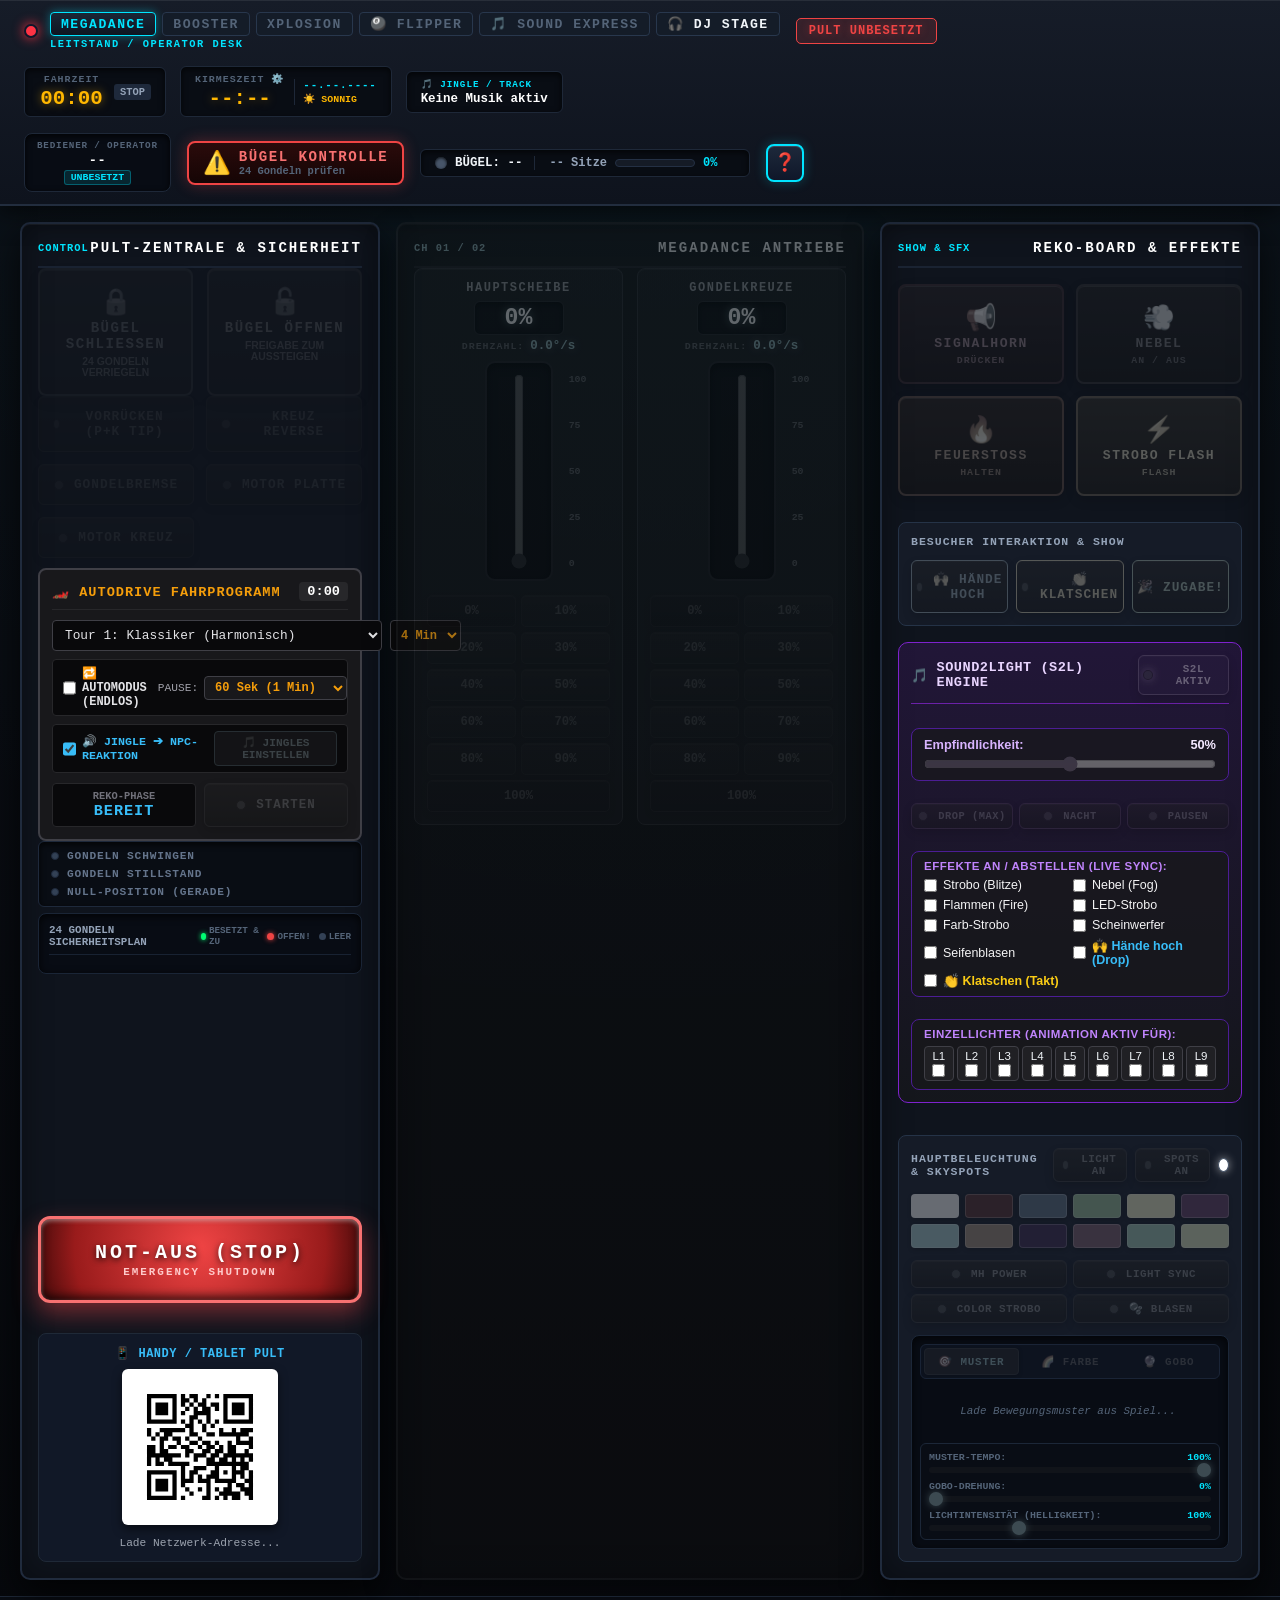
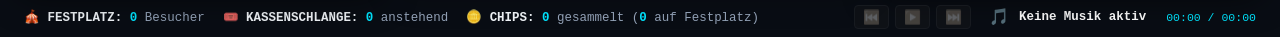
==== commit f3a35070: "Add Sound Express support (8 AutoDrive tours, 20-seat matrix, S2L) and Booster Tour 3" ====
--- a/FairgroundApp/public/index.html
+++ b/FairgroundApp/public/index.html
@@ -8,6 +8,11 @@
     <link rel="stylesheet" href="style.css?v=8">
 </head>
 <body class="operator-hmi desk-locked">
+
+    <div id="telemetryUpdateBanner" style="display: none; background: linear-gradient(90deg, #431407, #7c2d12, #431407); border-bottom: 2px solid #f97316; padding: 8px 18px; align-items: center; justify-content: space-between; gap: 12px; font-size: 13px; font-weight: 700; color: #ffedd5; z-index: 9999;">
+        <span id="telemetryUpdateText">🆕 Neues Mod-Update verfügbar!</span>
+        <a id="telemetryUpdateLink" href="https://github.com/BlackMautz/Fairground-Online-Telemetry/releases" target="_blank" style="background: #f97316; color: #0b0e14; text-decoration: none; padding: 5px 12px; border-radius: 6px; font-weight: 800;">⬇️ Auf GitHub herunterladen</a>
+    </div>
 
     <!-- ======================================================================
          1. TOP SPS & TELEMETRY HEADER
@@ -23,6 +28,7 @@
                         <button class="ride-tab-btn" id="tabRideBooster" onclick="switchActiveRide('booster')">BOOSTER</button>
                         <button class="ride-tab-btn" id="tabRideXplosion" onclick="switchActiveRide('xplosion')">XPLOSION</button>
                         <button class="ride-tab-btn" id="tabRidePinball" onclick="switchActiveRide('pinball')">🎱 FLIPPER</button>
+                        <button class="ride-tab-btn" id="tabRideSoundExpress" onclick="switchActiveRide('soundexpress')">🎵 SOUND EXPRESS</button>
                         <a href="dj.html" class="ride-tab-btn" id="tabRideDJ" style="text-decoration: none; display: inline-flex; align-items: center; color: inherit;">🎧 DJ STAGE</a>
                     </div>
                     <span class="hmi-sub" id="rideDeskSub">LEITSTAND / OPERATOR DESK</span>
@@ -271,6 +277,121 @@
                 </div>
             </div>
 
+            <!-- SOUND EXPRESS LEFT PANEL -->
+            <div id="leftViewSoundExpress" style="display: none;">
+                <div class="col-header">
+                    <span class="col-tag">SOUND EXPRESS SAFETY</span>
+                    <h3>BÜGEL &amp; AUTODRIVE</h3>
+                </div>
+
+                <!-- Bügel Schließen / Öffnen -->
+                <div class="harness-cluster">
+                    <button class="harness-btn btn-harness-close" onclick="sendCmd({ setSoundExpressHarness: true })">
+                        <span class="btn-icon">🔒</span>
+                        <span class="harness-lbl">BÜGEL SCHLIESSEN</span>
+                        <span class="harness-sub">VERRIEGELN (FAHRT FREI)</span>
+                    </button>
+                    <button class="harness-btn btn-harness-open" onclick="sendCmd({ setSoundExpressHarness: false })">
+                        <span class="btn-icon">🔓</span>
+                        <span class="harness-lbl">BÜGEL ÖFFNEN</span>
+                        <span class="harness-sub">ENTRIEGELN (EINSTIEG)</span>
+                    </button>
+                </div>
+
+                <!-- Motor & Freigabe -->
+                <div class="center-buttons-grid">
+                    <button class="pult-btn toggle-btn" id="btnSeEngine" onclick="toggleSoundExpressEngineRide()">
+                        <span class="btn-led"></span>
+                        <span class="btn-text">MOTOR &amp; FAHRT</span>
+                    </button>
+                    <button class="pult-btn toggle-btn" id="btnSeDispatch" onclick="sendCmd({ setSoundExpressDispatch: !(currentState && currentState.telemetry && currentState.telemetry.soundExpress && currentState.telemetry.soundExpress.dispatchOn) })">
+                        <span class="btn-led"></span>
+                        <span class="btn-text">FREIGABE (DISPATCH)</span>
+                    </button>
+                </div>
+
+                <!-- Sound Express AutoDrive Panel -->
+                <div class="autodrive-card" style="border-color: #38bdf8; margin-bottom: 10px;">
+                    <div style="display: flex; justify-content: space-between; align-items: center; margin-bottom: 8px;">
+                        <span style="font-weight: 900; font-size: 0.85rem; color: #38bdf8; font-family: var(--font-mono);">🎵 SOUND EXPRESS AUTODRIVE</span>
+                        <span id="adSeTimerBadge" style="background: #27272a; color: #fff; font-family: var(--font-mono); font-weight: 900; font-size: 0.85rem; padding: 2px 8px; border-radius: 4px;">0:00</span>
+                    </div>
+                    <div style="display: grid; grid-template-columns: 1fr auto; gap: 8px; margin-bottom: 8px;">
+                        <select id="adSeTourSelect" onchange="updateSoundExpressAutoDriveConfig()" style="background: #09090b; color: #e4e4e7; border: 1px solid #3f3f46; border-radius: 4px; padding: 6px 8px; font-family: var(--font-mono); font-size: 0.78rem;">
+                            <option value="0" selected>Tour 1: Kirmes-Klassiker (Showman Mix)</option>
+                            <option value="1">Tour 2: Vollgas-Party (High-Speed &amp; Kicks)</option>
+                            <option value="2">Tour 3: Nostalgie-Welle (Sanfter Klassiker)</option>
+                            <option value="3">Tour 4: Intervall-Attacke (Sägezahn Extrem)</option>
+                            <option value="4">Tour 5: Sirenen-Gewitter (Show-Modus)</option>
+                            <option value="5">Tour 6: Der Fake-Stopp (Rekommandeur-Trick)</option>
+                            <option value="6">Tour 7: Turbo-Rausch (Maximale Power)</option>
+                            <option value="7">Tour 8: Saturday Night Party-Eskalation (22:00 Uhr)</option>
+                        </select>
+                        <select id="adSeDurationSelect" onchange="updateSoundExpressAutoDriveConfig()" style="background: #09090b; color: #38bdf8; border: 1px solid #3f3f46; border-radius: 4px; padding: 3px 6px; font-family: var(--font-mono); font-size: 0.75rem; font-weight: bold;">
+                            <option value="2">2 Min</option>
+                            <option value="3" selected>3 Min</option>
+                            <option value="4">4 Min</option>
+                            <option value="5">5 Min</option>
+                        </select>
+                    </div>
+                    <div style="display: flex; justify-content: space-between; align-items: center; gap: 8px; margin-bottom: 8px; font-size: 0.75rem;">
+                        <label style="display: flex; align-items: center; gap: 6px; cursor: pointer;">
+                            <input type="checkbox" id="adSeLoopCheck" onchange="updateSoundExpressAutoDriveConfig()" style="accent-color: #38bdf8; width: 16px; height: 16px;">
+                            <span>ENDLOS</span>
+                        </label>
+                        <select id="adSePauseSelect" onchange="updateSoundExpressAutoDriveConfig()" style="background: #18181b; color: #38bdf8; border: 1px solid #3f3f46; border-radius: 4px; padding: 3px 6px; font-family: var(--font-mono); font-size: 0.75rem; font-weight: bold;">
+                            <option value="15">Pause: 15s</option>
+                            <option value="30" selected>Pause: 30s</option>
+                            <option value="45">Pause: 45s</option>
+                        </select>
+                    </div>
+                    <div style="display: grid; grid-template-columns: 1fr 1fr 1fr; gap: 8px; align-items: center;">
+                        <div style="background: #09090b; border: 1px solid #27272a; border-radius: 4px; padding: 6px 10px; text-align: center;">
+                            <div style="font-size: 0.65rem; color: #71717a; font-family: var(--font-mono); font-weight: bold;">PHASE</div>
+                            <div id="adSePhaseText" style="font-family: var(--font-mono); font-weight: 900; font-size: 0.80rem; color: #38bdf8;">BEREIT</div>
+                        </div>
+                        <button id="btnSeAutoDriveToggle" class="pult-btn full-btn" style="height: 100%; padding: 8px; font-weight: 900; border-color: #38bdf8;" onclick="toggleSoundExpressAutoDrive()">
+                            <span class="btn-led" id="adSeLed"></span>
+                            <span id="adSeBtnLabel">STARTEN</span>
+                        </button>
+                        <button id="btnSeForceStart" class="pult-btn full-btn" style="height: 100%; padding: 8px; font-weight: 900; border-color: #22c55e; color: #86efac;" onclick="forceStartSoundExpressAutoDrive()">
+                            ⚡ SOFORT START
+                        </button>
+                    </div>
+                </div>
+
+                <!-- Sound Express Status LEDs -->
+                <div class="gondola-status-panel">
+                    <div class="gondola-stat-item" id="statSeBooted">
+                        <span class="stat-dot"></span>
+                        <span class="stat-text">ANLAGE BEREIT</span>
+                    </div>
+                    <div class="gondola-stat-item" id="statSeDispatched">
+                        <span class="stat-dot"></span>
+                        <span class="stat-text">FAHRT AKTIV</span>
+                    </div>
+                    <div class="gondola-stat-item" id="statSeHarnessClosed">
+                        <span class="stat-dot"></span>
+                        <span class="stat-text">BÜGEL ZU</span>
+                    </div>
+                </div>
+
+                <!-- Sitzplätze Sicherheits- & Belegungsplan -->
+                <div class="gondola-matrix-card">
+                    <div class="gondola-matrix-header">
+                        <span id="seSeatsSummary">SITZPLÄTZE (0/0)</span>
+                        <span class="gondola-matrix-legend">
+                            <span class="leg-item"><span class="leg-dot safe"></span>BESETZT &amp; ZU</span>
+                            <span class="leg-item"><span class="leg-dot warn"></span>OFFEN!</span>
+                            <span class="leg-item"><span class="leg-dot empty"></span>LEER</span>
+                        </span>
+                    </div>
+                    <div class="gondola-crosses-grid" id="seSeatsGrid">
+                        <!-- Sitzplätze dynamisch gerendert -->
+                    </div>
+                </div>
+            </div>
+
             <!-- BOOSTER LEFT PANEL -->
             <div id="leftViewBooster" style="display: none;">
                 <div class="col-header">
@@ -302,6 +423,51 @@
                         <span class="btn-led"></span>
                         <span class="btn-text">DRUCKLUFT PISTOLE</span>
                     </button>
+                </div>
+
+                <!-- Booster AutoDrive Panel -->
+                <div class="autodrive-card" style="border-color: #f97316; margin-bottom: 10px;">
+                    <div style="display: flex; justify-content: space-between; align-items: center; margin-bottom: 8px;">
+                        <span style="font-weight: 900; font-size: 0.85rem; color: #fb923c; font-family: var(--font-mono);">🚀 BOOSTER AUTODRIVE</span>
+                        <span id="adBoosterTimerBadge" style="background: #27272a; color: #fff; font-family: var(--font-mono); font-weight: 900; font-size: 0.85rem; padding: 2px 8px; border-radius: 4px;">0:00</span>
+                    </div>
+                    <div style="display: grid; grid-template-columns: 1fr auto; gap: 8px; margin-bottom: 8px;">
+                        <select id="adBoosterTourSelect" style="background: #09090b; color: #e4e4e7; border: 1px solid #3f3f46; border-radius: 4px; padding: 6px 8px; font-family: var(--font-mono); font-size: 0.78rem;">
+                            <option value="0" selected>Tour 1: Show-Mix (Vorwaerts &amp; Rueckwaerts)</option>
+                            <option value="1">Tour 2: Turbo-Overdrive (Vollgas)</option>
+                            <option value="2">Tour 3: THE REAL PROPELLER SHOW (Dynamic Mix)</option>
+                        </select>
+                        <select id="adBoosterDurationSelect" onchange="updateBoosterAutoDriveConfig()" style="background: #09090b; color: #fb923c; border: 1px solid #3f3f46; border-radius: 4px; padding: 3px 6px; font-family: var(--font-mono); font-size: 0.75rem; font-weight: bold;">
+                            <option value="2">2 Min</option>
+                            <option value="3" selected>3 Min</option>
+                            <option value="4">4 Min</option>
+                            <option value="5">5 Min</option>
+                        </select>
+                    </div>
+                    <div style="display: flex; justify-content: space-between; align-items: center; gap: 8px; margin-bottom: 8px; font-size: 0.75rem;">
+                        <label style="display: flex; align-items: center; gap: 6px; cursor: pointer;">
+                            <input type="checkbox" id="adBoosterLoopCheck" onchange="updateBoosterAutoDriveConfig()" style="accent-color: #f97316; width: 16px; height: 16px;">
+                            <span>ENDLOS</span>
+                        </label>
+                        <select id="adBoosterPauseSelect" onchange="updateBoosterAutoDriveConfig()" style="background: #18181b; color: #fb923c; border: 1px solid #3f3f46; border-radius: 4px; padding: 3px 6px; font-family: var(--font-mono); font-size: 0.75rem; font-weight: bold;">
+                            <option value="15">Pause: 15s</option>
+                            <option value="30" selected>Pause: 30s</option>
+                            <option value="45">Pause: 45s</option>
+                        </select>
+                    </div>
+                    <div style="display: grid; grid-template-columns: 1fr 1fr 1fr; gap: 8px; align-items: center;">
+                        <div style="background: #09090b; border: 1px solid #27272a; border-radius: 4px; padding: 6px 10px; text-align: center;">
+                            <div style="font-size: 0.65rem; color: #71717a; font-family: var(--font-mono); font-weight: bold;">PHASE</div>
+                            <div id="adBoosterPhaseText" style="font-family: var(--font-mono); font-weight: 900; font-size: 0.80rem; color: #fb923c;">BEREIT</div>
+                        </div>
+                        <button id="btnBoosterAutoDriveToggle" class="pult-btn full-btn" style="height: 100%; padding: 8px; font-weight: 900; border-color: #f97316;" onclick="toggleBoosterAutoDrive()">
+                            <span class="btn-led" id="adBoosterLed"></span>
+                            <span id="adBoosterBtnLabel">STARTEN</span>
+                        </button>
+                        <button id="btnBoosterForceStart" class="pult-btn full-btn" style="height: 100%; padding: 8px; font-weight: 900; border-color: #22c55e; color: #86efac;" onclick="forceStartBoosterAutoDrive()">
+                            ⚡ SOFORT START
+                        </button>
+                    </div>
                 </div>
 
                 <!-- Booster 2 Gondeln Interaktiver Sicherheitsplan (8 Sitze pro Gondel = 16 Sitze) -->
@@ -558,6 +724,7 @@
                             <option value="3">Tour 4: Turbo-Schleuder (Max Hub &amp; Vollgas)</option>
                             <option value="4">Tour 5: Freitag Abend Party (Show &amp; Beats)</option>
                             <option value="5">Tour 6: Klassiker (Sanfter Hub &amp; Finale)</option>
+                            <option value="6">Tour 7: REAL SHOWMAN STYLE (Huss Classic)</option>
                         </select>
                         <select id="adPinballDurationSelect" onchange="updatePinballAutoDriveConfig()" style="background: #09090b; color: #c084fc; border: 1px solid #3f3f46; border-radius: 4px; padding: 3px 6px; font-family: var(--font-mono); font-size: 0.75rem; font-weight: bold;">
                             <option value="2">2 Min</option>
@@ -595,7 +762,7 @@
                         </button>
                     </div>
 
-                    <div style="display: grid; grid-template-columns: 1fr 1fr; gap: 8px; align-items: center;">
+                    <div style="display: grid; grid-template-columns: 1fr 1fr 1fr; gap: 8px; align-items: center;">
                         <div style="background: #09090b; border: 1px solid #27272a; border-radius: 4px; padding: 6px 10px; text-align: center;">
                             <div style="font-size: 0.65rem; color: #71717a; font-family: var(--font-mono); font-weight: bold;">SHOW-PHASE</div>
                             <div id="adPinballPhaseText" style="font-family: var(--font-mono); font-weight: 900; font-size: 0.85rem; color: #c084fc;">BEREIT</div>
@@ -604,6 +771,10 @@
                         <button id="btnPinballAutoDriveToggle" class="pult-btn full-btn" style="height: 100%; padding: 8px; font-weight: 900; border-color: #a855f7;" onclick="togglePinballAutoDrive()">
                             <span class="btn-led" id="adPinballLed"></span>
                             <span id="adPinballBtnLabel">STARTEN</span>
+                        </button>
+
+                        <button id="btnPinballForceStart" class="pult-btn full-btn" style="height: 100%; padding: 8px; font-weight: 900; border-color: #22c55e; color: #86efac;" onclick="forceStartPinballAutoDrive()" title="Warten auf volle Plaetze ueberspringen und sofort losfahren">
+                            ⚡ SOFORT START
                         </button>
                     </div>
                 </div>
@@ -710,6 +881,74 @@
                             <button class="btn-speed" onclick="setSlider('faderCross', 80)">80%</button>
                             <button class="btn-speed" onclick="setSlider('faderCross', 90)">90%</button>
                             <button class="btn-speed s-max" style="grid-column: span 2;" onclick="setSlider('faderCross', 100)">100%</button>
+                        </div>
+                    </div>
+                </div>
+            </div>
+
+            <!-- SOUND EXPRESS DRIVE VIEW -->
+            <div id="driveViewSoundExpress" style="display: none;">
+                <div class="col-header">
+                    <span class="col-tag">MUSIK EXPRESS</span>
+                    <h3>ANTRIEB &amp; FAHRPULT</h3>
+                </div>
+
+                <div class="booster-panel-grid">
+                    <!-- Sound Express Haupt-Fader -->
+                    <div class="fader-strip booster-fader-strip">
+                        <div class="fader-title">ANTRIEB (POTI)</div>
+                        <div class="fader-display" id="valSoundExpressSpeed">0%</div>
+                        <div class="fader-bay">
+                            <input type="range" min="0" max="100" value="0" class="vertical-slider" id="faderSoundExpressSpeed" oninput="sendSoundExpressSpeed(this.value)">
+                            <div class="fader-scale">
+                                <span>100</span><span>75</span><span>50</span><span>25</span><span>0</span>
+                            </div>
+                        </div>
+                        <div class="speed-pad mini-pad">
+                            <button class="btn-speed s-stop" onclick="setSoundExpressSpeedPreset(0)">0%</button>
+                            <button class="btn-speed" onclick="setSoundExpressSpeedPreset(25)">25%</button>
+                            <button class="btn-speed" onclick="setSoundExpressSpeedPreset(50)">50%</button>
+                            <button class="btn-speed" onclick="setSoundExpressSpeedPreset(75)">75%</button>
+                            <button class="btn-speed s-max" style="grid-column: span 2;" onclick="setSoundExpressSpeedPreset(100)">100%</button>
+                        </div>
+                    </div>
+
+                    <!-- Sound Express Steuer-Taster -->
+                    <div class="booster-controls-col">
+                        <div class="booster-btn-group">
+                            <button class="pult-btn toggle-btn" id="btnSoundExpressDir" onclick="sendCmd({ setSoundExpressDirection: (currentState && currentState.telemetry && currentState.telemetry.soundExpress && currentState.telemetry.soundExpress.direction === 1) ? 0 : 1 })">
+                                <span class="btn-led"></span>
+                                <span class="btn-text" id="lblSoundExpressDir">RICHTUNG: VORWÄRTS</span>
+                            </button>
+                            <button class="pult-btn toggle-btn" id="btnSoundExpressAdv" onclick="sendCmd({ setSoundExpressAdvanced: !(currentState && currentState.telemetry && currentState.telemetry.soundExpress && currentState.telemetry.soundExpress.advancedOn) })">
+                                <span class="btn-led"></span>
+                                <span class="btn-text">TURBO (ADVANCED)</span>
+                            </button>
+                            <button class="pult-btn toggle-btn" id="btnSoundExpressSiren" onclick="sendCmd({ setSoundExpressSiren: !(currentState && currentState.telemetry && currentState.telemetry.soundExpress && currentState.telemetry.soundExpress.sirenOn) })">
+                                <span class="btn-led"></span>
+                                <span class="btn-text">HUPE / SIRENE</span>
+                            </button>
+                            <button class="pult-btn toggle-btn" id="btnSoundExpressEStop" style="border-color: #ef4444;" onclick="sendCmd({ setSoundExpressEStop: !(currentState && currentState.telemetry && currentState.telemetry.soundExpress && currentState.telemetry.soundExpress.eStop) })">
+                                <span class="btn-led"></span>
+                                <span class="btn-text">NOT-AUS (E-STOP)</span>
+                            </button>
+                        </div>
+
+                        <div class="booster-park-box">
+                            <span class="rack-lbl">EINZELSCHALTER &amp; RESET</span>
+                            <div class="park-btn-row">
+                                <button class="pult-btn toggle-btn" id="btnSoundExpressEngineOnly" onclick="sendCmd({ setSoundExpressEngine: !(currentState && currentState.telemetry && currentState.telemetry.soundExpress && currentState.telemetry.soundExpress.engineOn) })">
+                                    <span class="btn-led"></span>
+                                    <span class="btn-text">ENGINE</span>
+                                </button>
+                                <button class="pult-btn toggle-btn" id="btnSoundExpressRideOnly" onclick="sendCmd({ setSoundExpressRide: !(currentState && currentState.telemetry && currentState.telemetry.soundExpress && currentState.telemetry.soundExpress.rideOn) })">
+                                    <span class="btn-led"></span>
+                                    <span class="btn-text">RIDE</span>
+                                </button>
+                            </div>
+                            <button class="pult-btn full-btn" onclick="sendCmd({ setSoundExpressReset: true })">
+                                <span>🔄 SYSTEM RESET</span>
+                            </button>
                         </div>
                     </div>
                 </div>
